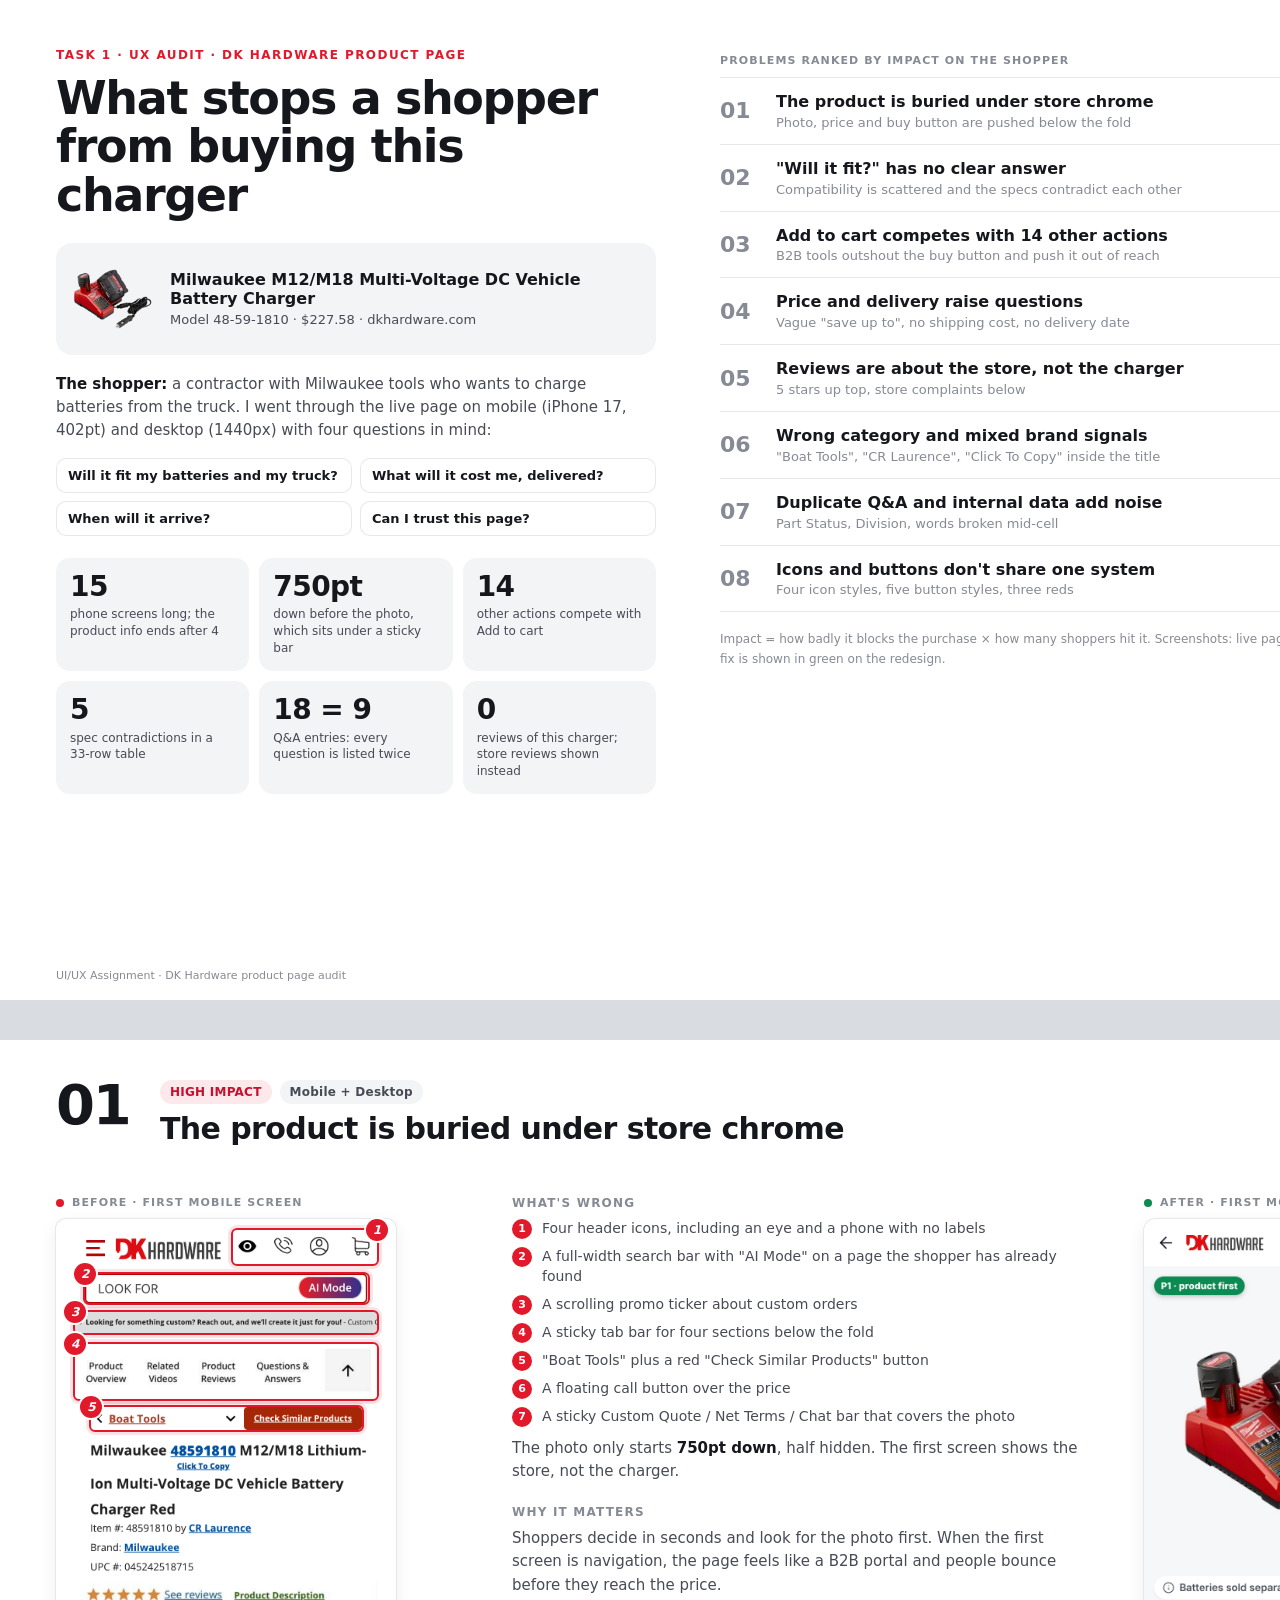
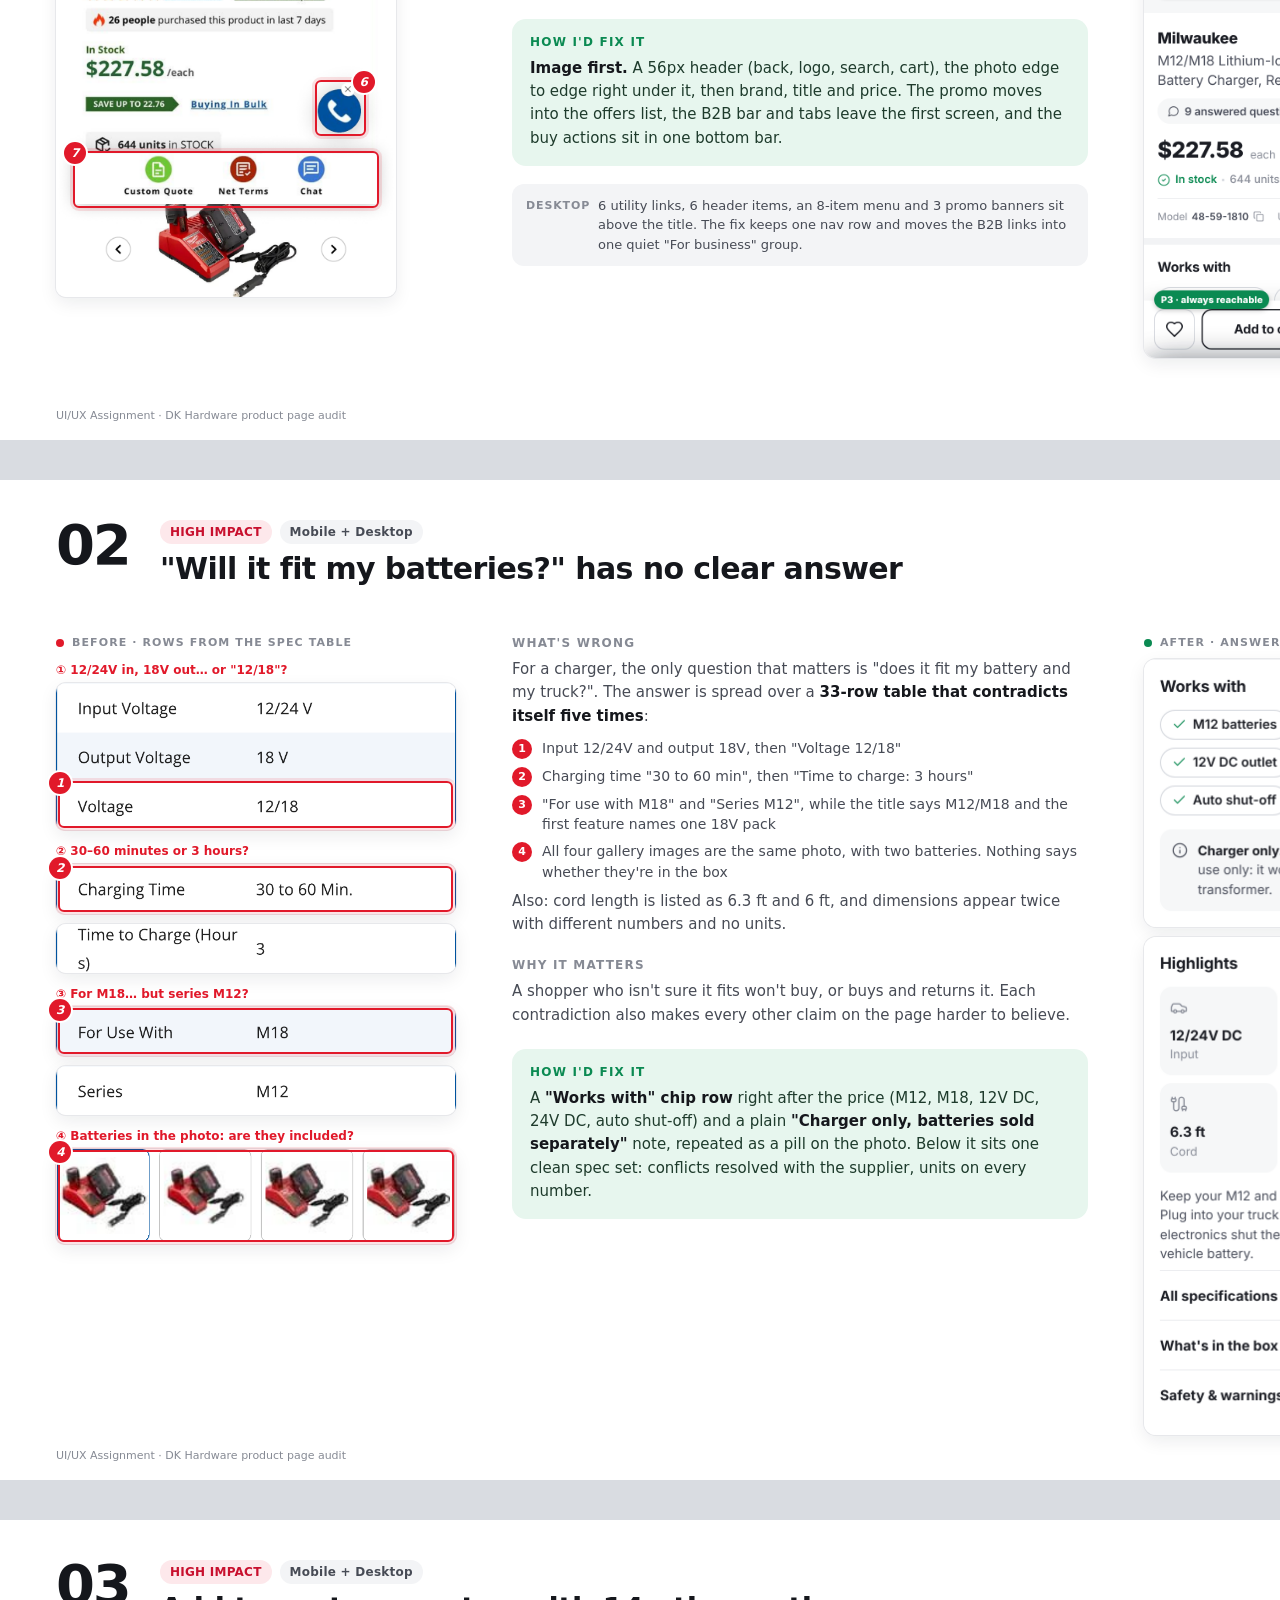
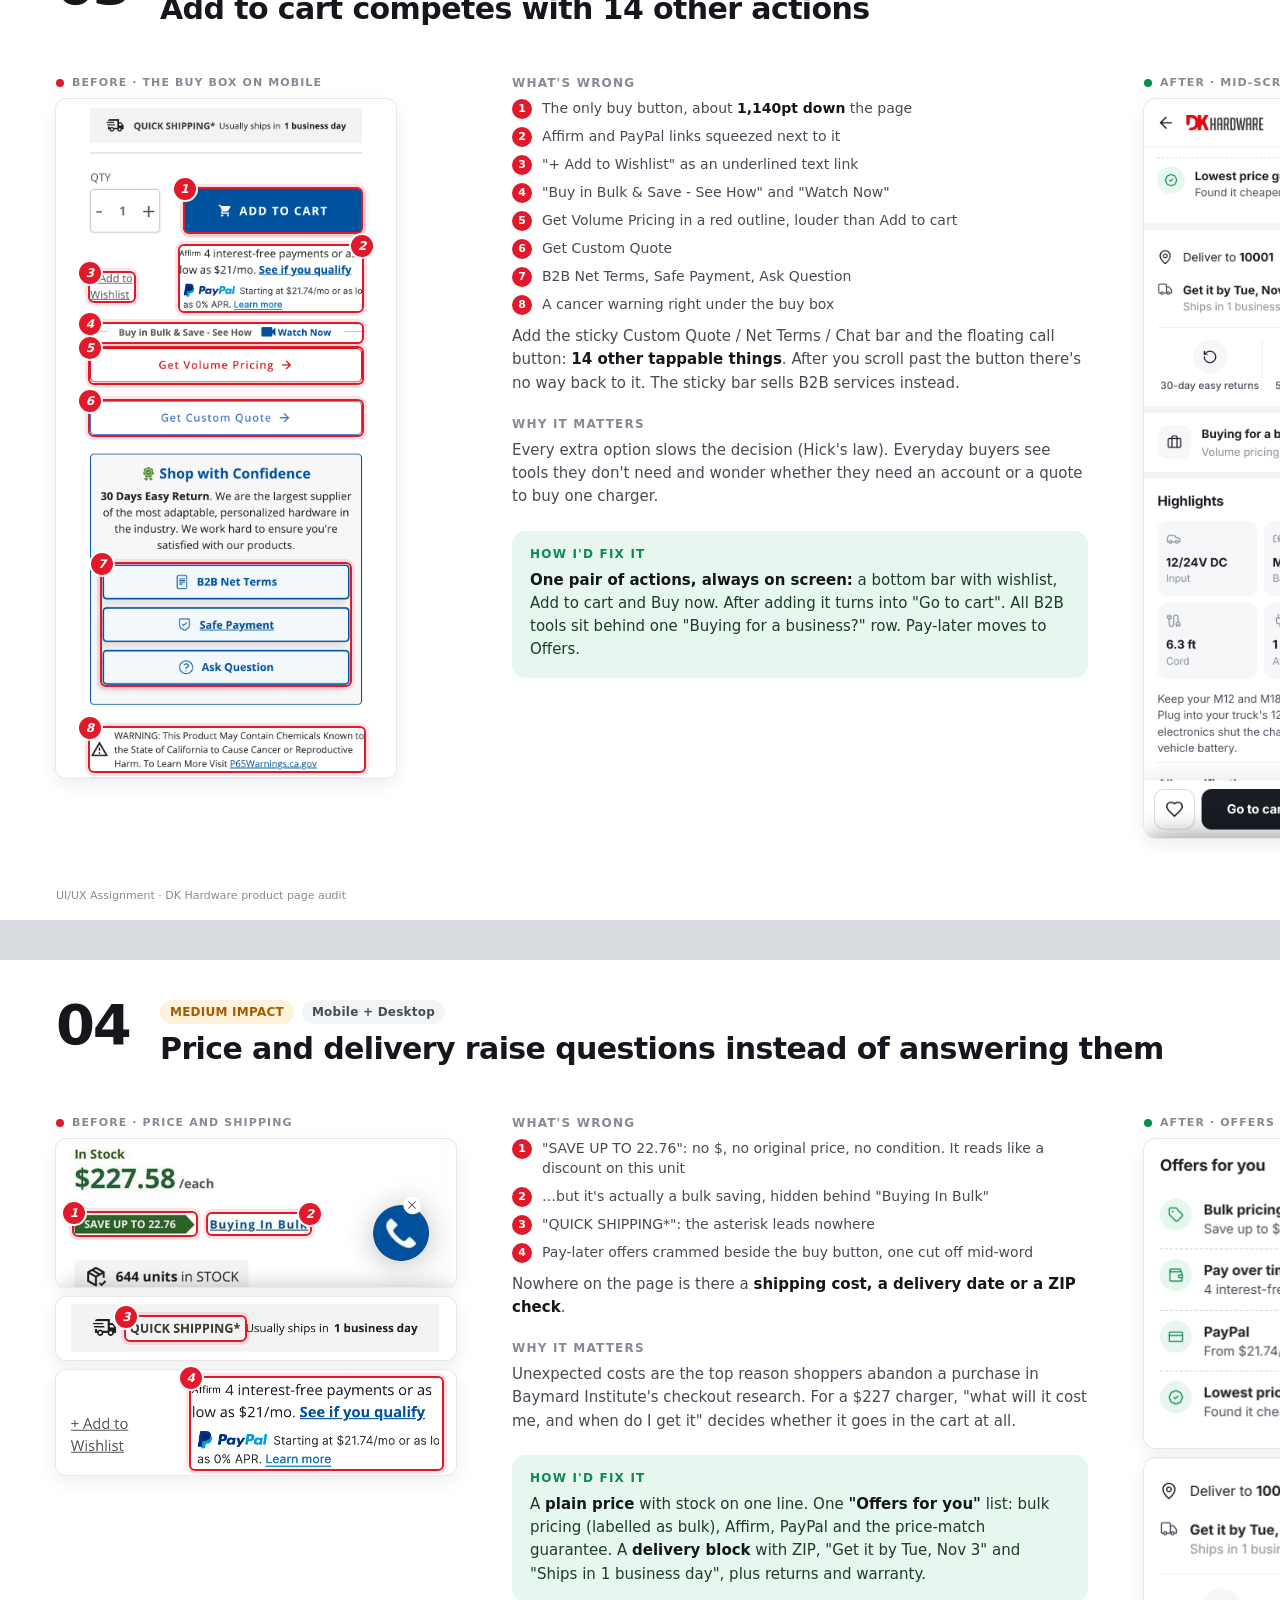
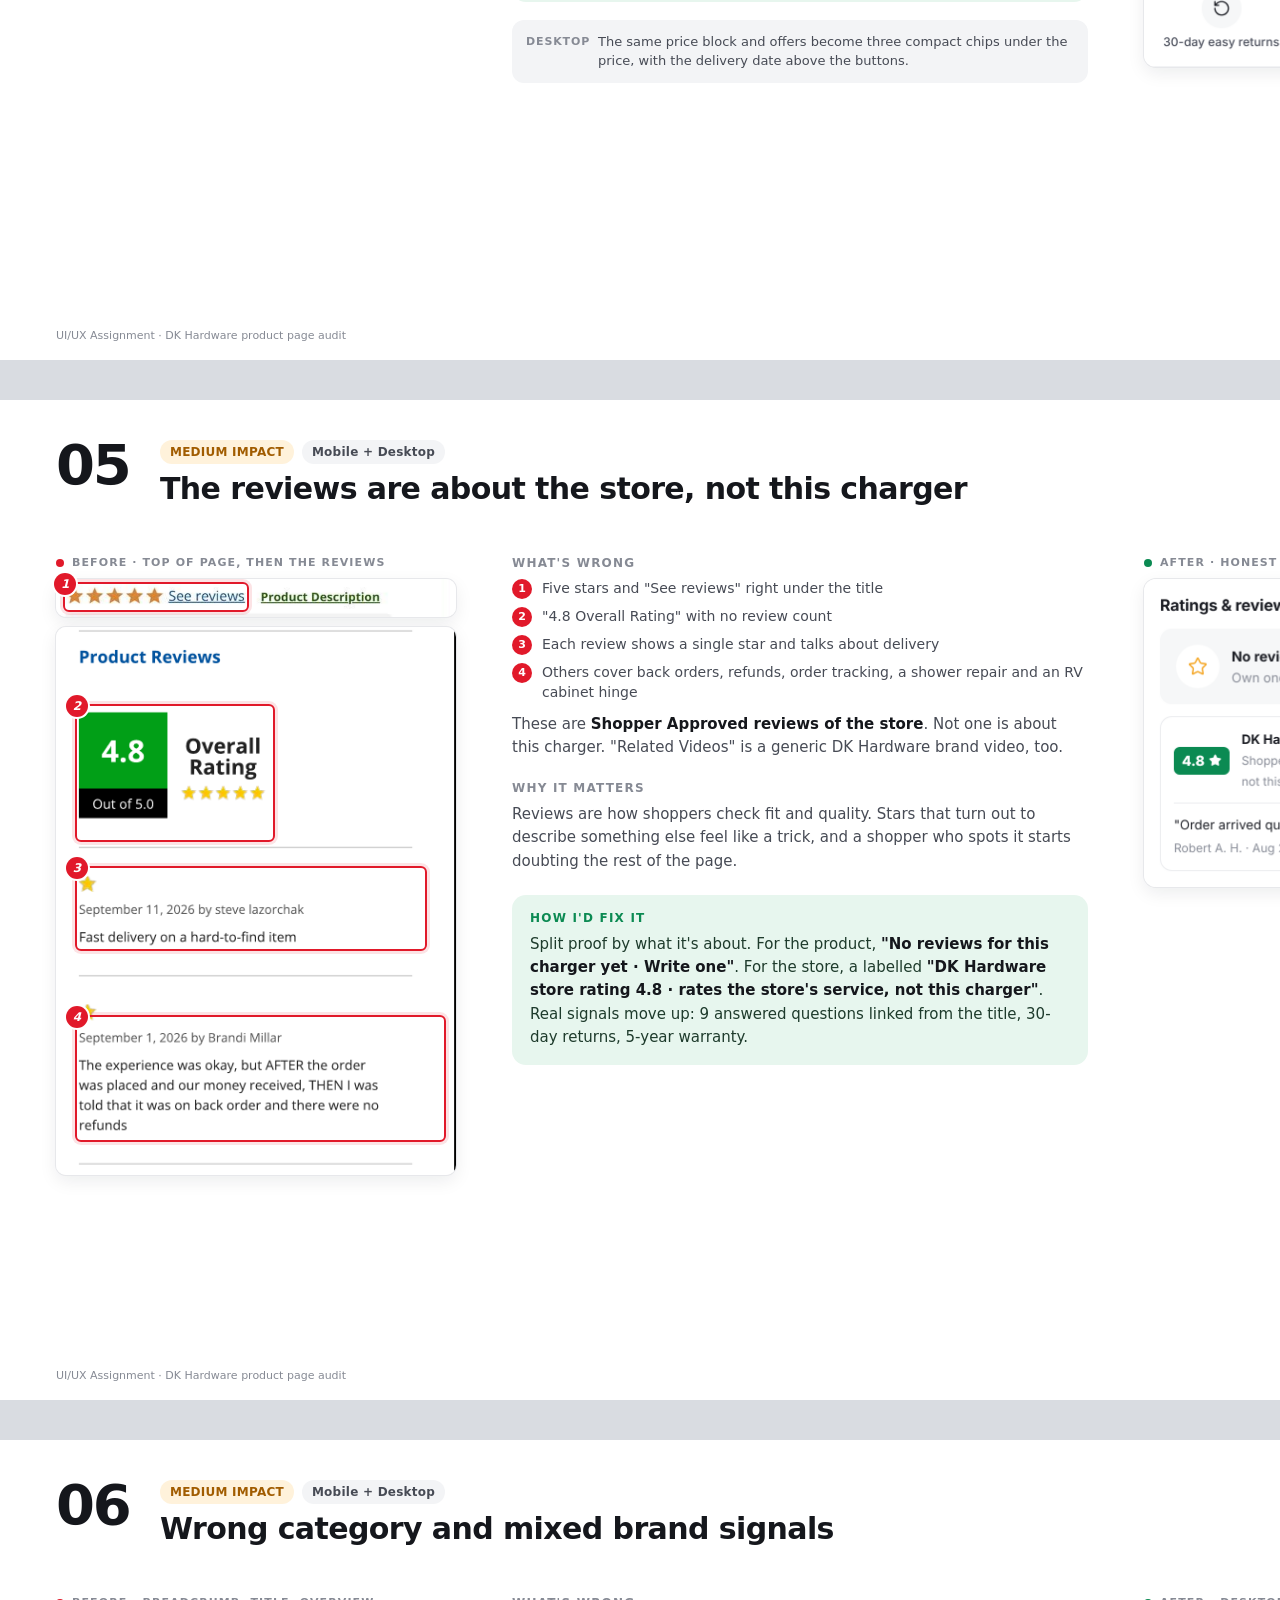
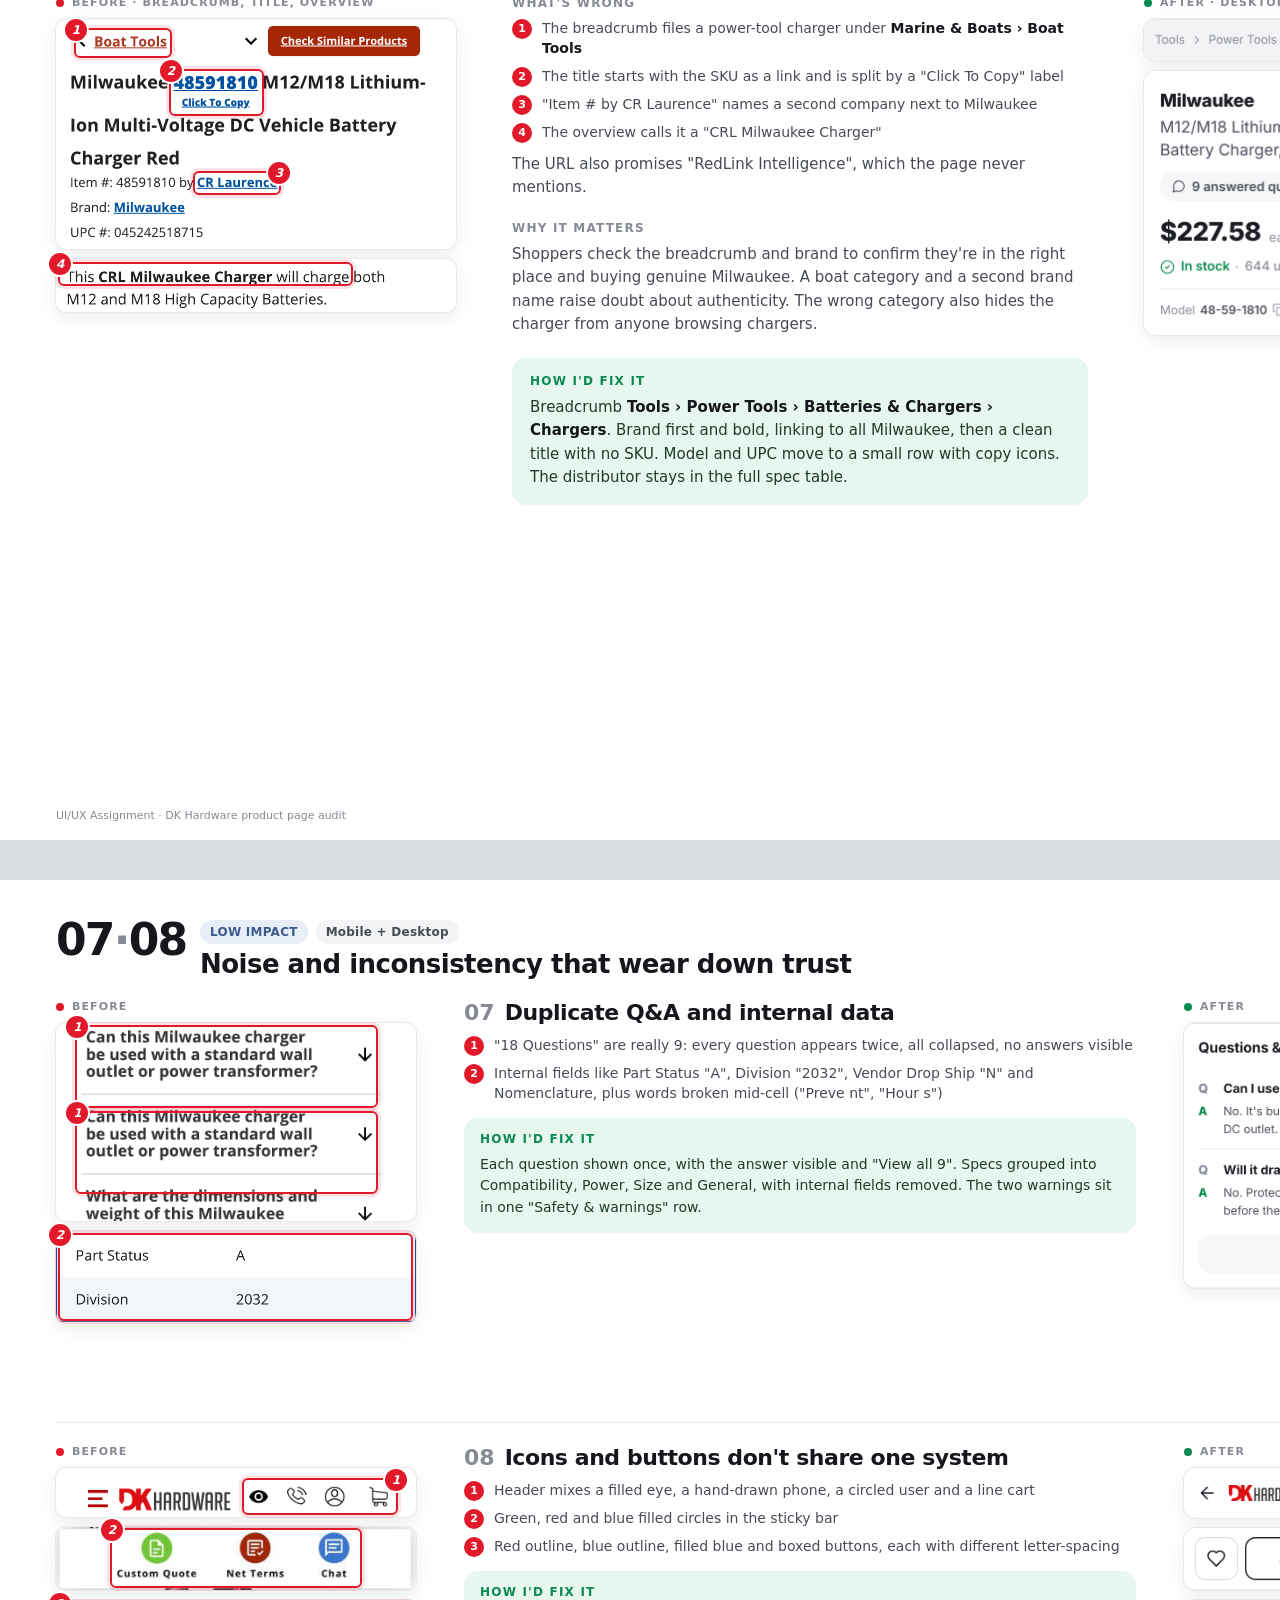
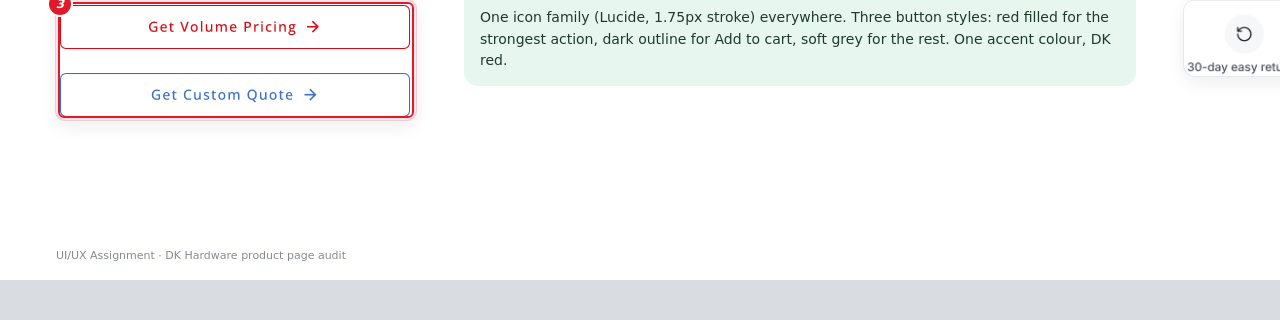
==== acquirex-assignment/audit/audit.html @ c8c26da0 "Add AcquireX UI/UX assignment: DK Hardware PDP audit and redesign Task 1 audit (8 frames, annotated " ====
<!doctype html>
<html lang="en">
<head>
<meta charset="utf-8">
<title>DK Hardware PDP — UX Audit</title>
<style>
  @font-face { font-family: "Inter"; font-weight: 400; src: url(../assets/fonts/inter-latin-400-normal.woff2) format("woff2"); }
  @font-face { font-family: "Inter"; font-weight: 500; src: url(../assets/fonts/inter-latin-500-normal.woff2) format("woff2"); }
  @font-face { font-family: "Inter"; font-weight: 600; src: url(../assets/fonts/inter-latin-600-normal.woff2) format("woff2"); }
  @font-face { font-family: "Inter"; font-weight: 700; src: url(../assets/fonts/inter-latin-700-normal.woff2) format("woff2"); }
  @font-face { font-family: "Inter"; font-weight: 800; src: url(../assets/fonts/inter-latin-800-normal.woff2) format("woff2"); }
  :root {
    --ink: #15171C; --ink-2: #474B55; --ink-3: #868A94; --line: #E7E8EB; --paper: #FFFFFF; --canvas: #F3F4F6;
    --anno: #E1192A; --fix: #0B8A52; --fix-tint: #E7F6EE;
    --high: #C8102E; --high-tint: #FDE8EB; --med: #A15C00; --med-tint: #FFF2DB; --low: #3B5B8C; --low-tint: #E8EEF7;
  }
  * { box-sizing: border-box; }
  html, body { margin: 0; background: #D9DCE1; }
  body { font-family: Inter, system-ui, sans-serif; color: var(--ink); -webkit-font-smoothing: antialiased; }
  @page { size: 1600px 1000px; margin: 0; }
  .frame { width: 1600px; height: 1000px; background: var(--paper); margin: 0 auto 40px; position: relative; overflow: hidden; padding: 40px 56px 0; page-break-after: always; break-after: page; }
  @media print { html, body { background: #fff; } .frame { margin: 0; } }

  /* header */
  .fh { display: flex; align-items: flex-start; gap: 20px; height: 96px; }
  .fh .num { font-size: 56px; font-weight: 800; letter-spacing: -.04em; line-height: .9; color: var(--ink); width: 84px; }
  .fh .ttl { flex: 1; }
  .fh h2 { margin: 8px 0 0; font-size: 30px; line-height: 1.15; font-weight: 800; letter-spacing: -.02em; }
  .tags { display: flex; gap: 8px; align-items: center; }
  .tag { display: inline-flex; align-items: center; height: 24px; padding: 0 10px; border-radius: 999px; font-size: 12px; font-weight: 700; letter-spacing: .02em; }
  .sev-high { background: var(--high-tint); color: var(--high); }
  .sev-med { background: var(--med-tint); color: var(--med); }
  .sev-low { background: var(--low-tint); color: var(--low); }
  .plat { background: var(--canvas); color: var(--ink-2); }
  .idx { display: flex; gap: 4px; margin-top: 6px; }
  .idx i { width: 22px; height: 4px; border-radius: 2px; background: var(--line); }
  .idx i.on { background: var(--ink); }
  .brandmark { font-size: 12px; color: var(--ink-3); text-align: right; line-height: 1.5; }

  /* columns */
  .cols { display: grid; grid-template-columns: 400px 1fr 400px; gap: 56px; margin-top: 20px; height: 800px; }
  .col-lbl { font-size: 11px; font-weight: 800; letter-spacing: .1em; text-transform: uppercase; color: var(--ink-3); margin-bottom: 10px; display: flex; align-items: center; gap: 8px; }
  .col-lbl .dot { width: 8px; height: 8px; border-radius: 50%; background: var(--anno); }
  .after .col-lbl .dot { background: var(--fix); }
  .stack { display: grid; gap: 10px; justify-items: start; }
  .cap { font-size: 12px; font-weight: 700; color: var(--anno); margin: 4px 0 -4px; }
  .after .cap { color: var(--fix); }

  .crop { position: relative; border-radius: 10px; overflow: visible; box-shadow: 0 0 0 1px var(--line), 0 6px 18px rgba(16,24,40,.08); background: #fff; }
  .crop img { display: block; width: 100%; border-radius: 10px; }
  .box { position: absolute; border: 2.5px solid var(--anno); border-radius: 6px; box-shadow: 0 0 0 3px rgba(225,25,42,.12); }
  .box::after { content: attr(data-n); position: absolute; top: -11px; left: -11px; width: 22px; height: 22px; border-radius: 50%; background: var(--anno); color: #fff; font-size: 12px; font-weight: 800; display: grid; place-items: center; box-shadow: 0 0 0 2px #fff; }
  .box.r::after { left: auto; right: -11px; }
  .shot { border-radius: 12px; box-shadow: 0 0 0 1px var(--line), 0 6px 18px rgba(16,24,40,.08); display: block; }

  /* text column */
  .txt h3 { margin: 0 0 8px; font-size: 12px; font-weight: 800; letter-spacing: .1em; text-transform: uppercase; color: var(--ink-3); }
  .txt .blk + .blk { margin-top: 22px; }
  .txt p { margin: 0; font-size: 15px; line-height: 1.55; color: var(--ink-2); }
  .txt p b, .txt li b { color: var(--ink); }
  .txt ol { margin: 0; padding: 0; list-style: none; display: grid; gap: 7px; }
  .txt ol li { font-size: 14px; line-height: 1.45; color: var(--ink-2); display: flex; gap: 10px; }
  .txt ol li .n { flex: none; width: 20px; height: 20px; border-radius: 50%; background: var(--anno); color: #fff; font-size: 11px; font-weight: 800; display: grid; place-items: center; margin-top: 1px; }
  .fixbox { background: var(--fix-tint); border-radius: 14px; padding: 16px 18px; }
  .fixbox h3 { color: var(--fix); }
  .fixbox p { color: #1E3B2C; }
  .desk { margin-top: 18px; display: flex; gap: 10px; padding: 12px 14px; border-radius: 12px; background: var(--canvas); font-size: 13px; line-height: 1.5; color: var(--ink-2); }
  .desk b { color: var(--ink); }
  .desk .k { flex: none; font-size: 11px; font-weight: 800; letter-spacing: .08em; text-transform: uppercase; color: var(--ink-3); padding-top: 2px; width: 62px; }

  .foot { position: absolute; left: 56px; right: 56px; bottom: 18px; display: flex; justify-content: space-between; font-size: 11px; color: var(--ink-3); }

  /* overview */
  .ov { display: grid; grid-template-columns: 600px 1fr; gap: 64px; margin-top: 8px; }
  .eyebrow { font-size: 12px; font-weight: 800; letter-spacing: .12em; text-transform: uppercase; color: var(--anno); }
  .ov h1 { font-size: 46px; line-height: 1.05; letter-spacing: -.03em; margin: 12px 0 0; font-weight: 800; }
  .prod { display: flex; gap: 16px; align-items: center; margin-top: 24px; padding: 14px; border-radius: 16px; background: var(--canvas); }
  .prod img { width: 84px; height: 84px; border-radius: 12px; background: #fff; mix-blend-mode: multiply; }
  .persona { margin-top: 18px; font-size: 15px; line-height: 1.55; color: var(--ink-2); }
  .persona b { color: var(--ink); }
  .qs { display: grid; grid-template-columns: 1fr 1fr; gap: 8px; margin-top: 12px; }
  .qs span { font-size: 13px; font-weight: 600; padding: 10px 12px; border-radius: 10px; box-shadow: inset 0 0 0 1px var(--line); }
  .stats { display: grid; grid-template-columns: repeat(3, 1fr); gap: 10px; margin-top: 22px; }
  .stat { padding: 14px; border-radius: 14px; background: var(--canvas); }
  .stat b { display: block; font-size: 28px; font-weight: 800; letter-spacing: -.02em; line-height: 1.1; }
  .stat span { font-size: 12px; color: var(--ink-2); line-height: 1.4; display: block; margin-top: 4px; }
  .rank { display: grid; gap: 0; }
  .rank .row { display: grid; grid-template-columns: 44px 1fr auto; gap: 12px; align-items: center; padding: 14px 0; border-bottom: 1px solid var(--line); }
  .rank .row:first-child { border-top: 1px solid var(--line); }
  .rank .rn { font-size: 22px; font-weight: 800; color: var(--ink-3); }
  .rank .rt { font-size: 16px; font-weight: 700; line-height: 1.3; }
  .rank .rs { font-size: 13px; color: var(--ink-3); margin-top: 2px; }
  .method { margin-top: 18px; font-size: 12px; color: var(--ink-3); line-height: 1.6; }

  /* low pair */
  .pair { display: grid; gap: 22px; margin-top: 16px; }
  .prow { display: grid; grid-template-columns: 360px 1fr 360px; gap: 48px; height: 400px; }
  .prow + .prow { border-top: 1px solid var(--line); padding-top: 22px; }
  .prow .ph { display: flex; align-items: center; gap: 10px; margin-bottom: 10px; }
  .prow .ph b { font-size: 22px; font-weight: 800; letter-spacing: -.02em; }
  .prow .ph .pn { font-size: 22px; font-weight: 800; color: var(--ink-3); }
</style>
</head>
<body>

<!-- ============ 0 · OVERVIEW ============ -->
<section class="frame" id="f0">
  <div class="ov">
    <div>
      <div class="eyebrow">Task 1 · UX audit · DK Hardware product page</div>
      <h1>What stops a shopper from buying this charger</h1>
      <div class="prod">
        <img src="../assets/product.png" alt="">
        <div><b style="font-size:16px">Milwaukee M12/M18 Multi-Voltage DC Vehicle Battery Charger</b><div style="font-size:13px;color:var(--ink-2);margin-top:4px">Model 48-59-1810 · $227.58 · dkhardware.com</div></div>
      </div>
      <p class="persona"><b>The shopper:</b> a contractor with Milwaukee tools who wants to charge batteries from the truck. I went through the live page on mobile (iPhone 17, 402pt) and desktop (1440px) with four questions in mind:</p>
      <div class="qs"><span>Will it fit my batteries and my truck?</span><span>What will it cost me, delivered?</span><span>When will it arrive?</span><span>Can I trust this page?</span></div>
      <div class="stats">
        <div class="stat"><b>15</b><span>phone screens long; the product info ends after 4</span></div>
        <div class="stat"><b>750pt</b><span>down before the photo, which sits under a sticky bar</span></div>
        <div class="stat"><b>14</b><span>other actions compete with Add to cart</span></div>
        <div class="stat"><b>5</b><span>spec contradictions in a 33-row table</span></div>
        <div class="stat"><b>18 = 9</b><span>Q&amp;A entries: every question is listed twice</span></div>
        <div class="stat"><b>0</b><span>reviews of this charger; store reviews shown instead</span></div>
      </div>
    </div>
    <div>
      <div class="col-lbl" style="margin-top:6px">Problems ranked by impact on the shopper</div>
      <div class="rank">
        <div class="row"><span class="rn">01</span><div><div class="rt">The product is buried under store chrome</div><div class="rs">Photo, price and buy button are pushed below the fold</div></div><span class="tag sev-high">HIGH</span></div>
        <div class="row"><span class="rn">02</span><div><div class="rt">"Will it fit?" has no clear answer</div><div class="rs">Compatibility is scattered and the specs contradict each other</div></div><span class="tag sev-high">HIGH</span></div>
        <div class="row"><span class="rn">03</span><div><div class="rt">Add to cart competes with 14 other actions</div><div class="rs">B2B tools outshout the buy button and push it out of reach</div></div><span class="tag sev-high">HIGH</span></div>
        <div class="row"><span class="rn">04</span><div><div class="rt">Price and delivery raise questions</div><div class="rs">Vague "save up to", no shipping cost, no delivery date</div></div><span class="tag sev-med">MEDIUM</span></div>
        <div class="row"><span class="rn">05</span><div><div class="rt">Reviews are about the store, not the charger</div><div class="rs">5 stars up top, store complaints below</div></div><span class="tag sev-med">MEDIUM</span></div>
        <div class="row"><span class="rn">06</span><div><div class="rt">Wrong category and mixed brand signals</div><div class="rs">"Boat Tools", "CR Laurence", "Click To Copy" inside the title</div></div><span class="tag sev-med">MEDIUM</span></div>
        <div class="row"><span class="rn">07</span><div><div class="rt">Duplicate Q&amp;A and internal data add noise</div><div class="rs">Part Status, Division, words broken mid-cell</div></div><span class="tag sev-low">LOW</span></div>
        <div class="row"><span class="rn">08</span><div><div class="rt">Icons and buttons don't share one system</div><div class="rs">Four icon styles, five button styles, three reds</div></div><span class="tag sev-low">LOW</span></div>
      </div>
      <p class="method">Impact = how badly it blocks the purchase × how many shoppers hit it. Screenshots: live page, October 2026. Annotations in red; every fix is shown in green on the redesign.</p>
    </div>
  </div>
  <div class="foot"><span>UI/UX Assignment · DK Hardware product page audit</span><span>Overview</span></div>
</section>

<!-- ============ 1 · BURIED ============ -->
<section class="frame" id="f1">
  <div class="fh">
    <div class="num">01</div>
    <div class="ttl"><div class="tags"><span class="tag sev-high">HIGH IMPACT</span><span class="tag plat">Mobile + Desktop</span></div><h2>The product is buried under store chrome</h2></div>
    <div class="brandmark">1 / 8<div class="idx"><i class="on"></i><i></i><i></i><i></i><i></i><i></i><i></i><i></i></div></div>
  </div>
  <div class="cols">
    <div class="before">
      <div class="col-lbl"><span class="dot"></span>Before · first mobile screen</div>
      <div class="crop" data-id="p1a" data-c="0,0,876,1748" data-w="340">
        <i class="box r" data-n="1" data-b="452,22,380,100"></i>
        <i class="box" data-n="2" data-b="70,136,738,86"></i>
        <i class="box" data-n="3" data-b="44,234,788,64"></i>
        <i class="box" data-n="4" data-b="44,316,788,154"></i>
        <i class="box" data-n="5" data-b="86,480,708,70"></i>
        <i class="box r" data-n="6" data-b="668,1188,130,144"></i>
        <i class="box" data-n="7" data-b="44,1370,788,148"></i>
      </div>
    </div>
    <div class="txt">
      <div class="blk"><h3>What's wrong</h3>
        <ol>
          <li><span class="n">1</span><span>Four header icons, including an eye and a phone with no labels</span></li>
          <li><span class="n">2</span><span>A full-width search bar with "AI Mode" on a page the shopper has already found</span></li>
          <li><span class="n">3</span><span>A scrolling promo ticker about custom orders</span></li>
          <li><span class="n">4</span><span>A sticky tab bar for four sections below the fold</span></li>
          <li><span class="n">5</span><span>"Boat Tools" plus a red "Check Similar Products" button</span></li>
          <li><span class="n">6</span><span>A floating call button over the price</span></li>
          <li><span class="n">7</span><span>A sticky Custom Quote / Net Terms / Chat bar that covers the photo</span></li>
        </ol>
        <p style="margin-top:10px">The photo only starts <b>750pt down</b>, half hidden. The first screen shows the store, not the charger.</p>
      </div>
      <div class="blk"><h3>Why it matters</h3><p>Shoppers decide in seconds and look for the photo first. When the first screen is navigation, the page feels like a B2B portal and people bounce before they reach the price.</p></div>
      <div class="blk fixbox"><h3>How I'd fix it</h3><p><b>Image first.</b> A 56px header (back, logo, search, cart), the photo edge to edge right under it, then brand, title and price. The promo moves into the offers list, the B2B bar and tabs leave the first screen, and the buy actions sit in one bottom bar.</p></div>
      <div class="desk"><span class="k">Desktop</span><span>6 utility links, 6 header items, an 8-item menu and 3 promo banners sit above the title. The fix keeps one nav row and moves the B2B links into one quiet "For business" group.</span></div>
    </div>
    <div class="after">
      <div class="col-lbl"><span class="dot"></span>After · first mobile screen</div>
      <img class="shot" src="../exports/after/m-first.png" style="width:340px" alt="">
    </div>
  </div>
  <div class="foot"><span>UI/UX Assignment · DK Hardware product page audit</span><span>Problem 1 of 8</span></div>
</section>

<!-- ============ 2 · FIT ============ -->
<section class="frame" id="f2">
  <div class="fh">
    <div class="num">02</div>
    <div class="ttl"><div class="tags"><span class="tag sev-high">HIGH IMPACT</span><span class="tag plat">Mobile + Desktop</span></div><h2>"Will it fit my batteries?" has no clear answer</h2></div>
    <div class="brandmark">2 / 8<div class="idx"><i></i><i class="on"></i><i></i><i></i><i></i><i></i><i></i><i></i></div></div>
  </div>
  <div class="cols">
    <div class="before">
      <div class="col-lbl"><span class="dot"></span>Before · rows from the spec table</div>
      <div class="stack">
        <div class="cap">① 12/24V in, 18V out… or "12/18"?</div>
        <div class="crop" data-id="p2a" data-c="88,5083,700,258" data-w="400"><i class="box" data-n="1" data-b="92,5255,690,82"></i></div>
        <div class="cap">② 30–60 minutes or 3 hours?</div>
        <div class="crop" data-id="p2b" data-c="88,5600,700,86" data-w="400"><i class="box" data-n="2" data-b="92,5603,690,80"></i></div>
        <div class="crop" data-id="p2c" data-c="88,6995,700,86" data-w="400"></div>
        <div class="cap">③ For M18… but series M12?</div>
        <div class="crop" data-id="p2d" data-c="88,6201,700,86" data-w="400"><i class="box" data-n="3" data-b="92,6204,690,80"></i></div>
        <div class="crop" data-id="p2e" data-c="88,6485,700,86" data-w="400"></div>
        <div class="cap">④ Batteries in the photo: are they included?</div>
        <div class="crop" data-id="p2f" data-c="100,1846,676,160" data-w="400"><i class="box" data-n="4" data-b="104,1848,668,156"></i></div>
      </div>
    </div>
    <div class="txt">
      <div class="blk"><h3>What's wrong</h3>
        <p>For a charger, the only question that matters is "does it fit my battery and my truck?". The answer is spread over a <b>33-row table that contradicts itself five times</b>:</p>
        <ol style="margin-top:10px">
          <li><span class="n">1</span><span>Input 12/24V and output 18V, then "Voltage 12/18"</span></li>
          <li><span class="n">2</span><span>Charging time "30 to 60 min", then "Time to charge: 3 hours"</span></li>
          <li><span class="n">3</span><span>"For use with M18" and "Series M12", while the title says M12/M18 and the first feature names one 18V pack</span></li>
          <li><span class="n">4</span><span>All four gallery images are the same photo, with two batteries. Nothing says whether they're in the box</span></li>
        </ol>
        <p style="margin-top:8px">Also: cord length is listed as 6.3 ft and 6 ft, and dimensions appear twice with different numbers and no units.</p>
      </div>
      <div class="blk"><h3>Why it matters</h3><p>A shopper who isn't sure it fits won't buy, or buys and returns it. Each contradiction also makes every other claim on the page harder to believe.</p></div>
      <div class="blk fixbox"><h3>How I'd fix it</h3><p>A <b>"Works with" chip row</b> right after the price (M12, M18, 12V DC, 24V DC, auto shut-off) and a plain <b>"Charger only, batteries sold separately"</b> note, repeated as a pill on the photo. Below it sits one clean spec set: conflicts resolved with the supplier, units on every number.</p></div>
    </div>
    <div class="after">
      <div class="col-lbl"><span class="dot"></span>After · answered right after the price</div>
      <div class="stack">
        <img class="shot" src="../exports/after/m-works.png" style="width:400px" alt="">
        <img class="shot" src="../exports/after/m-highlights.png" style="width:400px" alt="">
      </div>
    </div>
  </div>
  <div class="foot"><span>UI/UX Assignment · DK Hardware product page audit</span><span>Problem 2 of 8</span></div>
</section>

<!-- ============ 3 · CTA ============ -->
<section class="frame" id="f3">
  <div class="fh">
    <div class="num">03</div>
    <div class="ttl"><div class="tags"><span class="tag sev-high">HIGH IMPACT</span><span class="tag plat">Mobile + Desktop</span></div><h2>Add to cart competes with 14 other actions</h2></div>
    <div class="brandmark">3 / 8<div class="idx"><i></i><i></i><i class="on"></i><i></i><i></i><i></i><i></i><i></i></div></div>
  </div>
  <div class="cols">
    <div class="before">
      <div class="col-lbl"><span class="dot"></span>Before · the buy box on mobile</div>
      <div class="crop" data-id="p3a" data-c="0,2040,876,1750" data-w="340">
        <i class="box" data-n="1" data-b="326,2268,466,120"></i>
        <i class="box r" data-n="2" data-b="314,2414,480,178"></i>
        <i class="box" data-n="3" data-b="82,2484,124,82"></i>
        <i class="box" data-n="4" data-b="82,2614,712,56"></i>
        <i class="box" data-n="5" data-b="82,2676,712,100"></i>
        <i class="box" data-n="6" data-b="82,2812,712,100"></i>
        <i class="box" data-n="7" data-b="114,3234,648,322"></i>
        <i class="box" data-n="8" data-b="82,3656,718,120"></i>
      </div>
    </div>
    <div class="txt">
      <div class="blk"><h3>What's wrong</h3>
        <ol>
          <li><span class="n">1</span><span>The only buy button, about <b>1,140pt down</b> the page</span></li>
          <li><span class="n">2</span><span>Affirm and PayPal links squeezed next to it</span></li>
          <li><span class="n">3</span><span>"+ Add to Wishlist" as an underlined text link</span></li>
          <li><span class="n">4</span><span>"Buy in Bulk &amp; Save - See How" and "Watch Now"</span></li>
          <li><span class="n">5</span><span>Get Volume Pricing in a red outline, louder than Add to cart</span></li>
          <li><span class="n">6</span><span>Get Custom Quote</span></li>
          <li><span class="n">7</span><span>B2B Net Terms, Safe Payment, Ask Question</span></li>
          <li><span class="n">8</span><span>A cancer warning right under the buy box</span></li>
        </ol>
        <p style="margin-top:10px">Add the sticky Custom Quote / Net Terms / Chat bar and the floating call button: <b>14 other tappable things</b>. After you scroll past the button there's no way back to it. The sticky bar sells B2B services instead.</p>
      </div>
      <div class="blk"><h3>Why it matters</h3><p>Every extra option slows the decision (Hick's law). Everyday buyers see tools they don't need and wonder whether they need an account or a quote to buy one charger.</p></div>
      <div class="blk fixbox"><h3>How I'd fix it</h3><p><b>One pair of actions, always on screen:</b> a bottom bar with wishlist, Add to cart and Buy now. After adding it turns into "Go to cart". All B2B tools sit behind one "Buying for a business?" row. Pay-later moves to Offers.</p></div>
    </div>
    <div class="after">
      <div class="col-lbl"><span class="dot"></span>After · mid-scroll, item already added</div>
      <img class="shot" src="../exports/after/m-state-scrolled.png" style="width:340px" alt="">
    </div>
  </div>
  <div class="foot"><span>UI/UX Assignment · DK Hardware product page audit</span><span>Problem 3 of 8</span></div>
</section>

<!-- ============ 4 · PRICE ============ -->
<section class="frame" id="f4">
  <div class="fh">
    <div class="num">04</div>
    <div class="ttl"><div class="tags"><span class="tag sev-med">MEDIUM IMPACT</span><span class="tag plat">Mobile + Desktop</span></div><h2>Price and delivery raise questions instead of answering them</h2></div>
    <div class="brandmark">4 / 8<div class="idx"><i></i><i></i><i></i><i class="on"></i><i></i><i></i><i></i><i></i></div></div>
  </div>
  <div class="cols">
    <div class="before">
      <div class="col-lbl"><span class="dot"></span>Before · price and shipping</div>
      <div class="stack">
        <div class="crop" data-id="p4a" data-c="40,1080,800,296" data-w="400">
          <i class="box" data-n="1" data-b="72,1224,252,52"></i>
          <i class="box r" data-n="2" data-b="340,1226,212,48"></i>
        </div>
        <div class="crop" data-id="p4b" data-c="60,2050,760,120" data-w="400">
          <i class="box" data-n="3" data-b="190,2084,232,52"></i>
        </div>
        <div class="crop" data-id="p4c" data-c="60,2400,760,200" data-w="400">
          <i class="box" data-n="4" data-b="312,2412,486,180"></i>
        </div>
      </div>
    </div>
    <div class="txt">
      <div class="blk"><h3>What's wrong</h3>
        <ol>
          <li><span class="n">1</span><span>"SAVE UP TO 22.76": no $, no original price, no condition. It reads like a discount on this unit</span></li>
          <li><span class="n">2</span><span>…but it's actually a bulk saving, hidden behind "Buying In Bulk"</span></li>
          <li><span class="n">3</span><span>"QUICK SHIPPING*": the asterisk leads nowhere</span></li>
          <li><span class="n">4</span><span>Pay-later offers crammed beside the buy button, one cut off mid-word</span></li>
        </ol>
        <p style="margin-top:10px">Nowhere on the page is there a <b>shipping cost, a delivery date or a ZIP check</b>.</p>
      </div>
      <div class="blk"><h3>Why it matters</h3><p>Unexpected costs are the top reason shoppers abandon a purchase in Baymard Institute's checkout research. For a $227 charger, "what will it cost me, and when do I get it" decides whether it goes in the cart at all.</p></div>
      <div class="blk fixbox"><h3>How I'd fix it</h3><p>A <b>plain price</b> with stock on one line. One <b>"Offers for you"</b> list: bulk pricing (labelled as bulk), Affirm, PayPal and the price-match guarantee. A <b>delivery block</b> with ZIP, "Get it by Tue, Nov 3" and "Ships in 1 business day", plus returns and warranty.</p></div>
      <div class="desk"><span class="k">Desktop</span><span>The same price block and offers become three compact chips under the price, with the delivery date above the buttons.</span></div>
    </div>
    <div class="after">
      <div class="col-lbl"><span class="dot"></span>After · offers and delivery</div>
      <div class="stack">
        <img class="shot" src="../exports/after/m-offers.png" style="width:400px" alt="">
        <img class="shot" src="../exports/after/m-delivery.png" style="width:400px" alt="">
      </div>
    </div>
  </div>
  <div class="foot"><span>UI/UX Assignment · DK Hardware product page audit</span><span>Problem 4 of 8</span></div>
</section>

<!-- ============ 5 · REVIEWS ============ -->
<section class="frame" id="f5">
  <div class="fh">
    <div class="num">05</div>
    <div class="ttl"><div class="tags"><span class="tag sev-med">MEDIUM IMPACT</span><span class="tag plat">Mobile + Desktop</span></div><h2>The reviews are about the store, not this charger</h2></div>
    <div class="brandmark">5 / 8<div class="idx"><i></i><i></i><i></i><i></i><i class="on"></i><i></i><i></i><i></i></div></div>
  </div>
  <div class="cols">
    <div class="before">
      <div class="col-lbl"><span class="dot"></span>Before · top of page, then the reviews</div>
      <div class="stack">
        <div class="crop" data-id="p5a" data-c="60,935,780,75" data-w="400"><i class="box" data-n="1" data-b="74,940,362,60"></i></div>
        <div class="crop" data-id="p5b" data-c="40,13570,840,1150" data-w="400">
          <i class="box" data-n="2" data-b="80,13730,420,290"></i>
          <i class="box" data-n="3" data-b="80,14070,740,180"></i>
          <i class="box" data-n="4" data-b="80,14384,780,266"></i>
        </div>
      </div>
    </div>
    <div class="txt">
      <div class="blk"><h3>What's wrong</h3>
        <ol>
          <li><span class="n">1</span><span>Five stars and "See reviews" right under the title</span></li>
          <li><span class="n">2</span><span>"4.8 Overall Rating" with no review count</span></li>
          <li><span class="n">3</span><span>Each review shows a single star and talks about delivery</span></li>
          <li><span class="n">4</span><span>Others cover back orders, refunds, order tracking, a shower repair and an RV cabinet hinge</span></li>
        </ol>
        <p style="margin-top:10px">These are <b>Shopper Approved reviews of the store</b>. Not one is about this charger. "Related Videos" is a generic DK Hardware brand video, too.</p>
      </div>
      <div class="blk"><h3>Why it matters</h3><p>Reviews are how shoppers check fit and quality. Stars that turn out to describe something else feel like a trick, and a shopper who spots it starts doubting the rest of the page.</p></div>
      <div class="blk fixbox"><h3>How I'd fix it</h3><p>Split proof by what it's about. For the product, <b>"No reviews for this charger yet · Write one"</b>. For the store, a labelled <b>"DK Hardware store rating 4.8 · rates the store's service, not this charger"</b>. Real signals move up: 9 answered questions linked from the title, 30-day returns, 5-year warranty.</p></div>
    </div>
    <div class="after">
      <div class="col-lbl"><span class="dot"></span>After · honest proof</div>
      <img class="shot" src="../exports/after/m-reviews.png" style="width:400px" alt="">
    </div>
  </div>
  <div class="foot"><span>UI/UX Assignment · DK Hardware product page audit</span><span>Problem 5 of 8</span></div>
</section>

<!-- ============ 6 · CATEGORY / BRAND ============ -->
<section class="frame" id="f6">
  <div class="fh">
    <div class="num">06</div>
    <div class="ttl"><div class="tags"><span class="tag sev-med">MEDIUM IMPACT</span><span class="tag plat">Mobile + Desktop</span></div><h2>Wrong category and mixed brand signals</h2></div>
    <div class="brandmark">6 / 8<div class="idx"><i></i><i></i><i></i><i></i><i></i><i class="on"></i><i></i><i></i></div></div>
  </div>
  <div class="cols">
    <div class="before">
      <div class="col-lbl"><span class="dot"></span>Before · breadcrumb, title, overview</div>
      <div class="stack">
        <div class="crop" data-id="p6a" data-c="60,470,800,460" data-w="400">
          <i class="box" data-n="1" data-b="96,488,196,60"></i>
          <i class="box" data-n="2" data-b="286,570,190,94"></i>
          <i class="box r" data-n="3" data-b="334,774,176,48"></i>
        </div>
        <div class="crop" data-id="p6b" data-c="100,7770,760,100" data-w="400"><i class="box" data-n="4" data-b="104,7776,560,46"></i></div>
      </div>
    </div>
    <div class="txt">
      <div class="blk"><h3>What's wrong</h3>
        <ol>
          <li><span class="n">1</span><span>The breadcrumb files a power-tool charger under <b>Marine &amp; Boats › Boat Tools</b></span></li>
          <li><span class="n">2</span><span>The title starts with the SKU as a link and is split by a "Click To Copy" label</span></li>
          <li><span class="n">3</span><span>"Item # by CR Laurence" names a second company next to Milwaukee</span></li>
          <li><span class="n">4</span><span>The overview calls it a "CRL Milwaukee Charger"</span></li>
        </ol>
        <p style="margin-top:10px">The URL also promises "RedLink Intelligence", which the page never mentions.</p>
      </div>
      <div class="blk"><h3>Why it matters</h3><p>Shoppers check the breadcrumb and brand to confirm they're in the right place and buying genuine Milwaukee. A boat category and a second brand name raise doubt about authenticity. The wrong category also hides the charger from anyone browsing chargers.</p></div>
      <div class="blk fixbox"><h3>How I'd fix it</h3><p>Breadcrumb <b>Tools › Power Tools › Batteries &amp; Chargers › Chargers</b>. Brand first and bold, linking to all Milwaukee, then a clean title with no SKU. Model and UPC move to a small row with copy icons. The distributor stays in the full spec table.</p></div>
    </div>
    <div class="after">
      <div class="col-lbl"><span class="dot"></span>After · desktop breadcrumb, mobile title</div>
      <div class="stack">
        <img class="shot" src="../exports/after/d-crumbs.png" style="width:400px" alt="">
        <img class="shot" src="../exports/after/m-info.png" style="width:400px" alt="">
      </div>
    </div>
  </div>
  <div class="foot"><span>UI/UX Assignment · DK Hardware product page audit</span><span>Problem 6 of 8</span></div>
</section>

<!-- ============ 7 + 8 · LOW ============ -->
<section class="frame" id="f7">
  <div class="fh" style="height:64px">
    <div class="num" style="font-size:44px">07<span style="color:var(--ink-3)">·</span>08</div>
    <div class="ttl" style="padding-left:40px"><div class="tags"><span class="tag sev-low">LOW IMPACT</span><span class="tag plat">Mobile + Desktop</span></div><h2 style="font-size:26px;margin-top:6px">Noise and inconsistency that wear down trust</h2></div>
    <div class="brandmark">7–8 / 8<div class="idx"><i></i><i></i><i></i><i></i><i></i><i></i><i class="on"></i><i class="on"></i></div></div>
  </div>
  <div class="pair">
    <div class="prow">
      <div>
        <div class="col-lbl"><span class="dot"></span>Before</div>
        <div class="stack">
          <div class="crop" data-id="p7a" data-c="40,10360,820,450" data-w="360">
            <i class="box" data-n="1" data-b="84,10364,690,190"></i>
            <i class="box" data-n="1" data-b="84,10560,690,190"></i>
          </div>
          <div class="crop" data-id="p7b" data-c="88,7400,700,180" data-w="360"><i class="box" data-n="2" data-b="92,7404,690,172"></i></div>
        </div>
      </div>
      <div class="txt">
        <div class="ph"><span class="pn">07</span><b>Duplicate Q&amp;A and internal data</b></div>
        <ol>
          <li><span class="n">1</span><span>"18 Questions" are really 9: every question appears twice, all collapsed, no answers visible</span></li>
          <li><span class="n">2</span><span>Internal fields like Part Status "A", Division "2032", Vendor Drop Ship "N" and Nomenclature, plus words broken mid-cell ("Preve nt", "Hour s")</span></li>
        </ol>
        <div class="fixbox" style="margin-top:14px;padding:14px 16px"><h3>How I'd fix it</h3><p style="font-size:14px">Each question shown once, with the answer visible and "View all 9". Specs grouped into Compatibility, Power, Size and General, with internal fields removed. The two warnings sit in one "Safety &amp; warnings" row.</p></div>
      </div>
      <div class="after">
        <div class="col-lbl"><span class="dot"></span>After</div>
        <img class="shot" src="../exports/after/m-qa.png" style="width:360px" alt="">
      </div>
    </div>
    <div class="prow">
      <div>
        <div class="col-lbl"><span class="dot"></span>Before</div>
        <div class="stack">
          <div class="crop" data-id="p8a" data-c="0,0,876,120" data-w="360"><i class="box r" data-n="1" data-b="452,24,380,90"></i></div>
          <div class="crop" data-id="p8b" data-c="40,1372,800,140" data-w="360"><i class="box" data-n="2" data-b="160,1374,560,132"></i></div>
          <div class="crop" data-id="p8c" data-c="80,2672,720,240" data-w="360"><i class="box" data-n="3" data-b="84,2676,712,232"></i></div>
        </div>
      </div>
      <div class="txt">
        <div class="ph"><span class="pn">08</span><b>Icons and buttons don't share one system</b></div>
        <ol>
          <li><span class="n">1</span><span>Header mixes a filled eye, a hand-drawn phone, a circled user and a line cart</span></li>
          <li><span class="n">2</span><span>Green, red and blue filled circles in the sticky bar</span></li>
          <li><span class="n">3</span><span>Red outline, blue outline, filled blue and boxed buttons, each with different letter-spacing</span></li>
        </ol>
        <div class="fixbox" style="margin-top:14px;padding:14px 16px"><h3>How I'd fix it</h3><p style="font-size:14px">One icon family (Lucide, 1.75px stroke) everywhere. Three button styles: red filled for the strongest action, dark outline for Add to cart, soft grey for the rest. One accent colour, DK red.</p></div>
      </div>
      <div class="after">
        <div class="col-lbl"><span class="dot"></span>After</div>
        <div class="stack">
          <img class="shot" src="../exports/after/m-header.png" style="width:360px" alt="">
          <img class="shot" src="../exports/after/m-actionbar.png" style="width:360px" alt="">
          <img class="shot" src="../exports/after/m-perks.png" style="width:360px" alt="">
        </div>
      </div>
    </div>
  </div>
  <div class="foot"><span>UI/UX Assignment · DK Hardware product page audit</span><span>Problems 7 and 8 of 8</span></div>
</section>

<script>
  // Lay each before-crop over its pre-cut image and place the annotation boxes
  // in the page's own pixel space (before-mobile-full.png, 876px wide).
  document.querySelectorAll('.crop').forEach(el => {
    const [x, y, w, h] = el.dataset.c.split(',').map(Number);
    const W = +el.dataset.w, s = W / w;
    el.style.width = W + 'px'; el.style.height = h * s + 'px';
    const img = new Image(); img.src = '../exports/before/' + el.dataset.id + '.png'; img.alt = '';
    el.prepend(img);
    el.querySelectorAll('.box').forEach(b => {
      const [bx, by, bw, bh] = b.dataset.b.split(',').map(Number);
      Object.assign(b.style, { left: (bx - x) * s + 'px', top: (by - y) * s + 'px', width: bw * s + 'px', height: bh * s + 'px' });
    });
  });
</script>
</body>
</html>
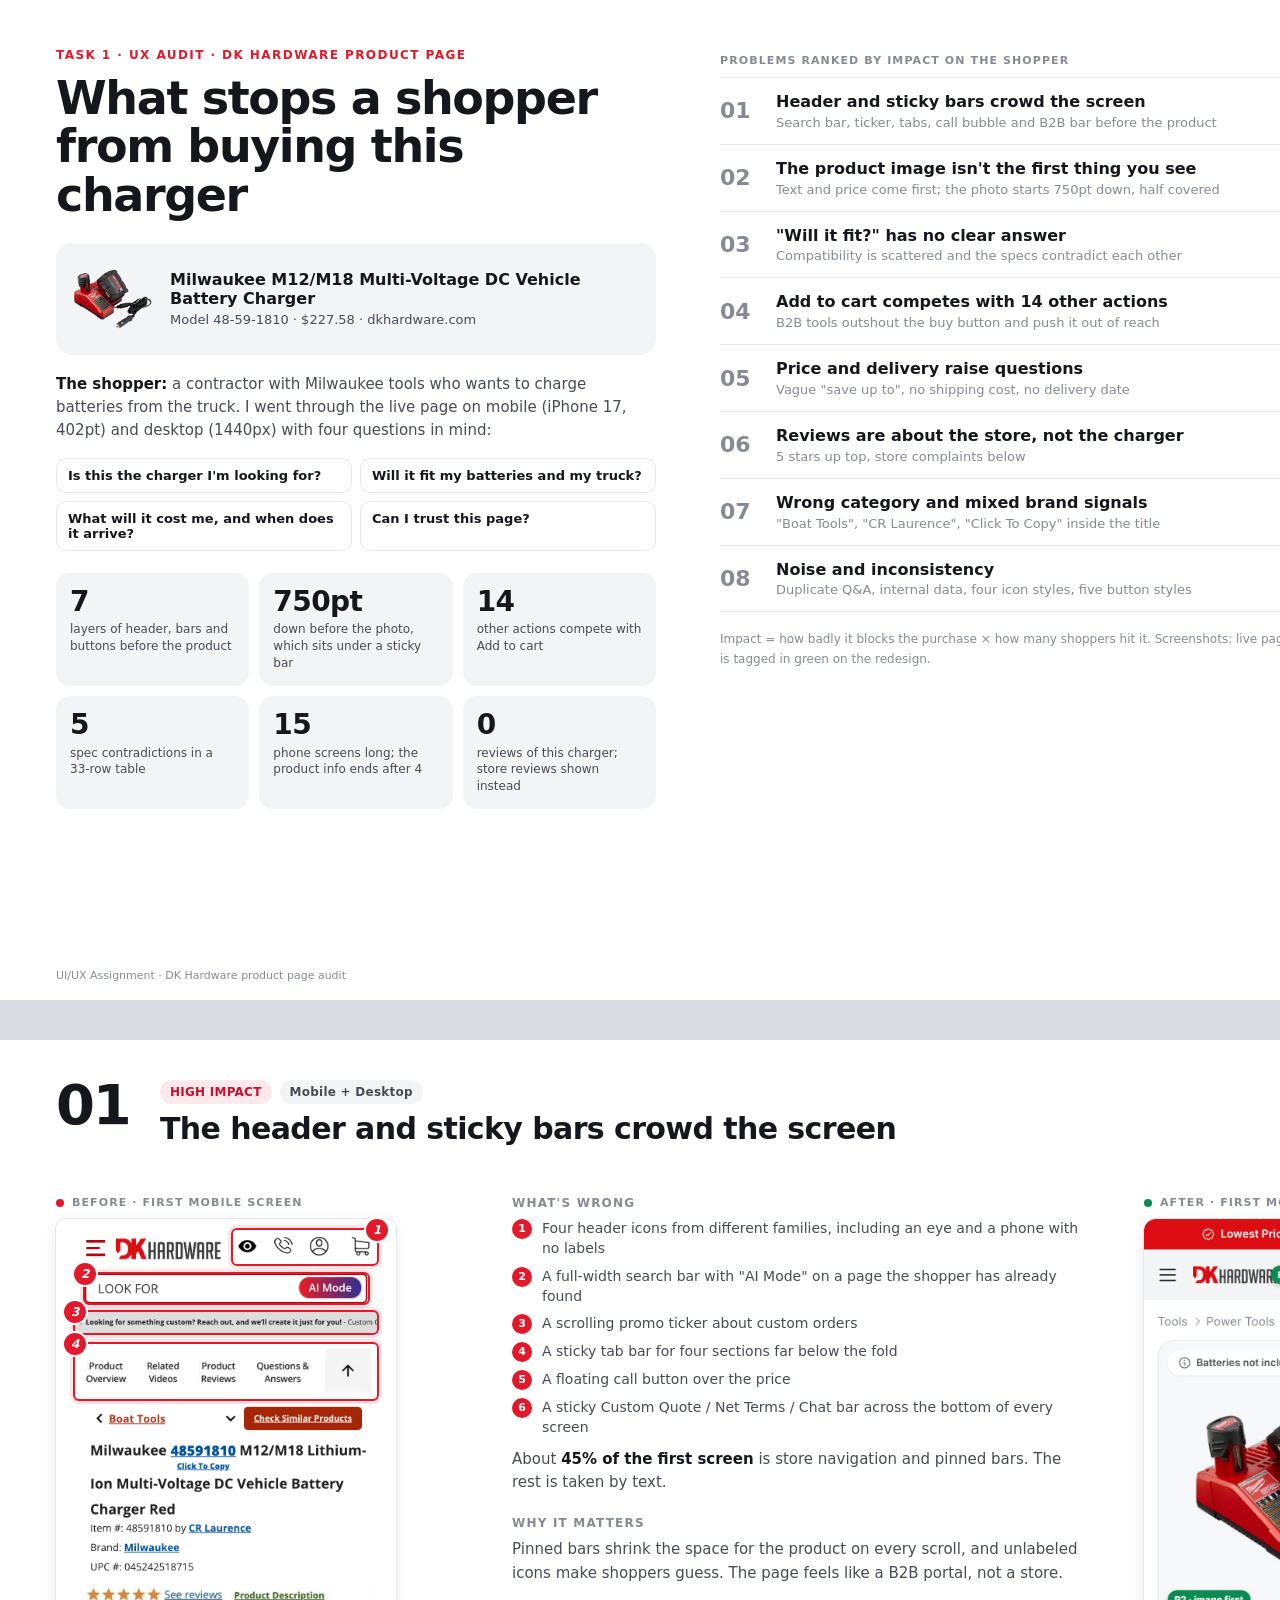
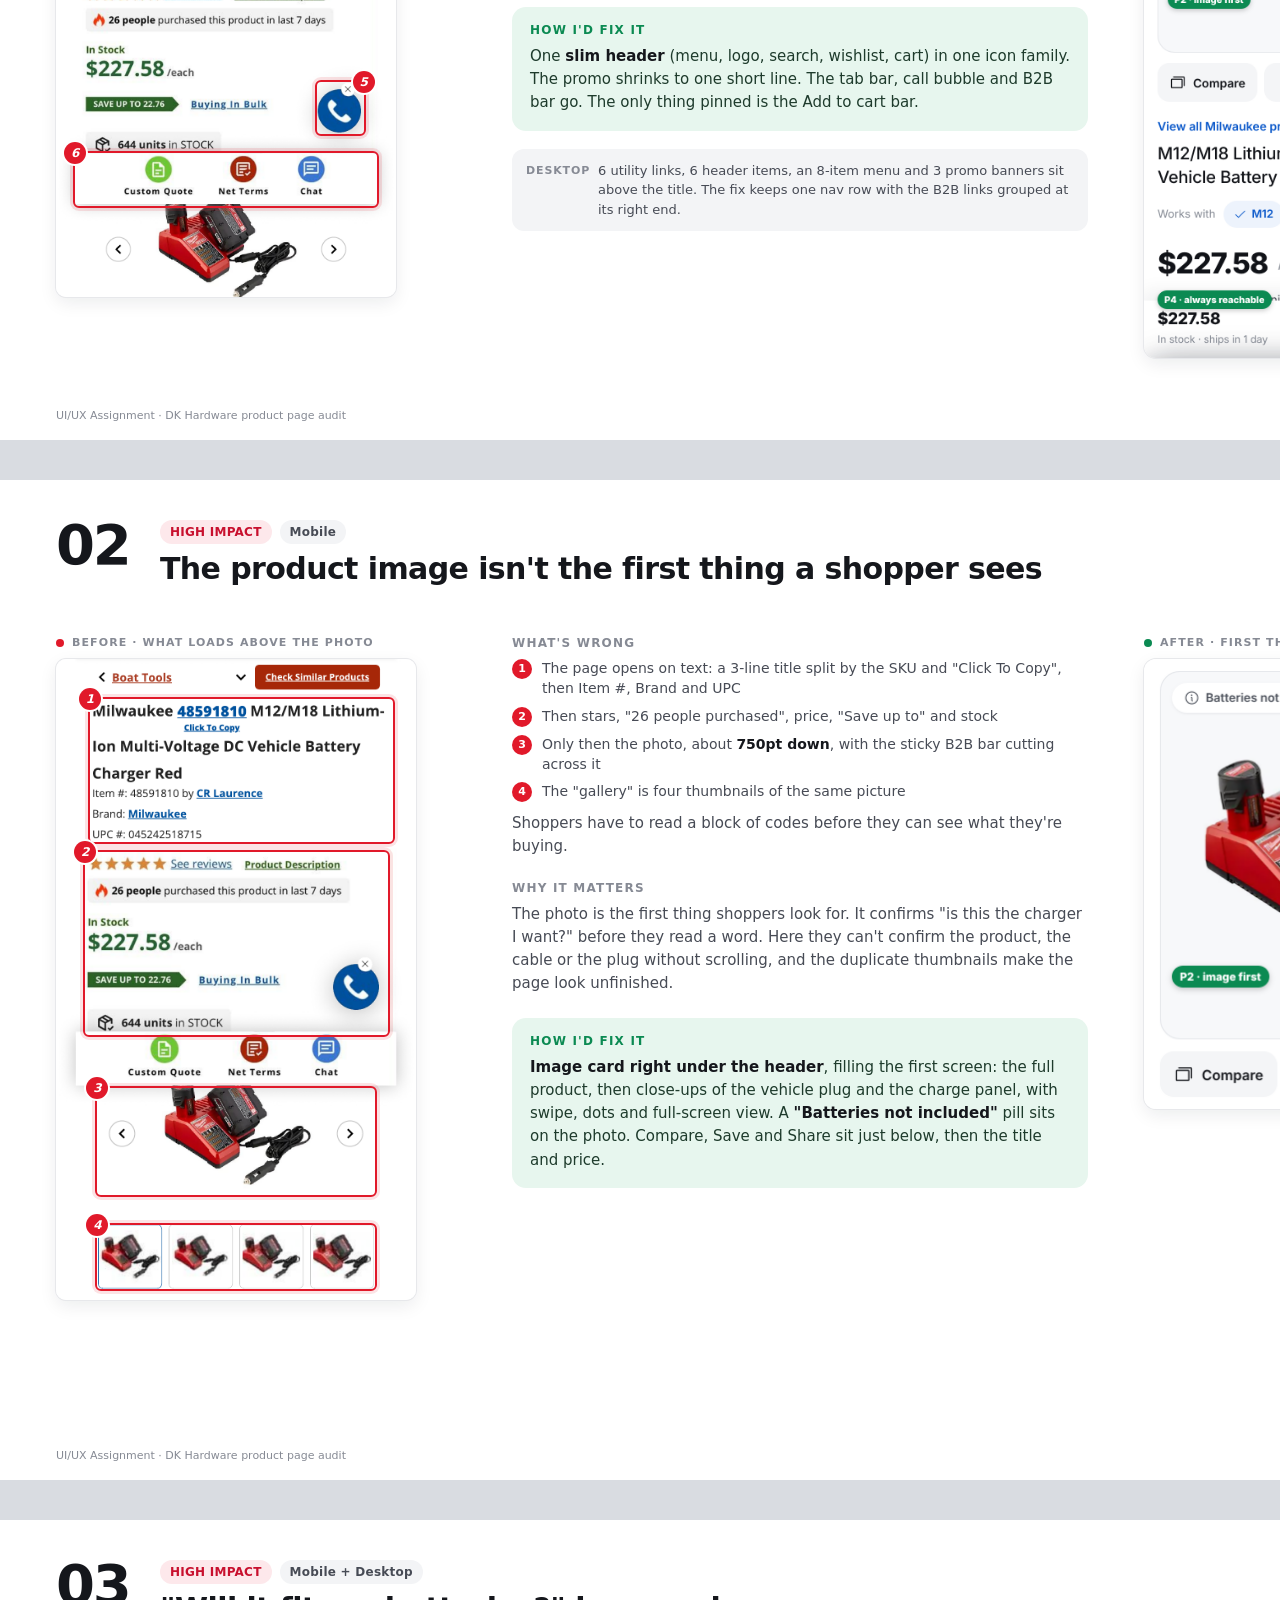
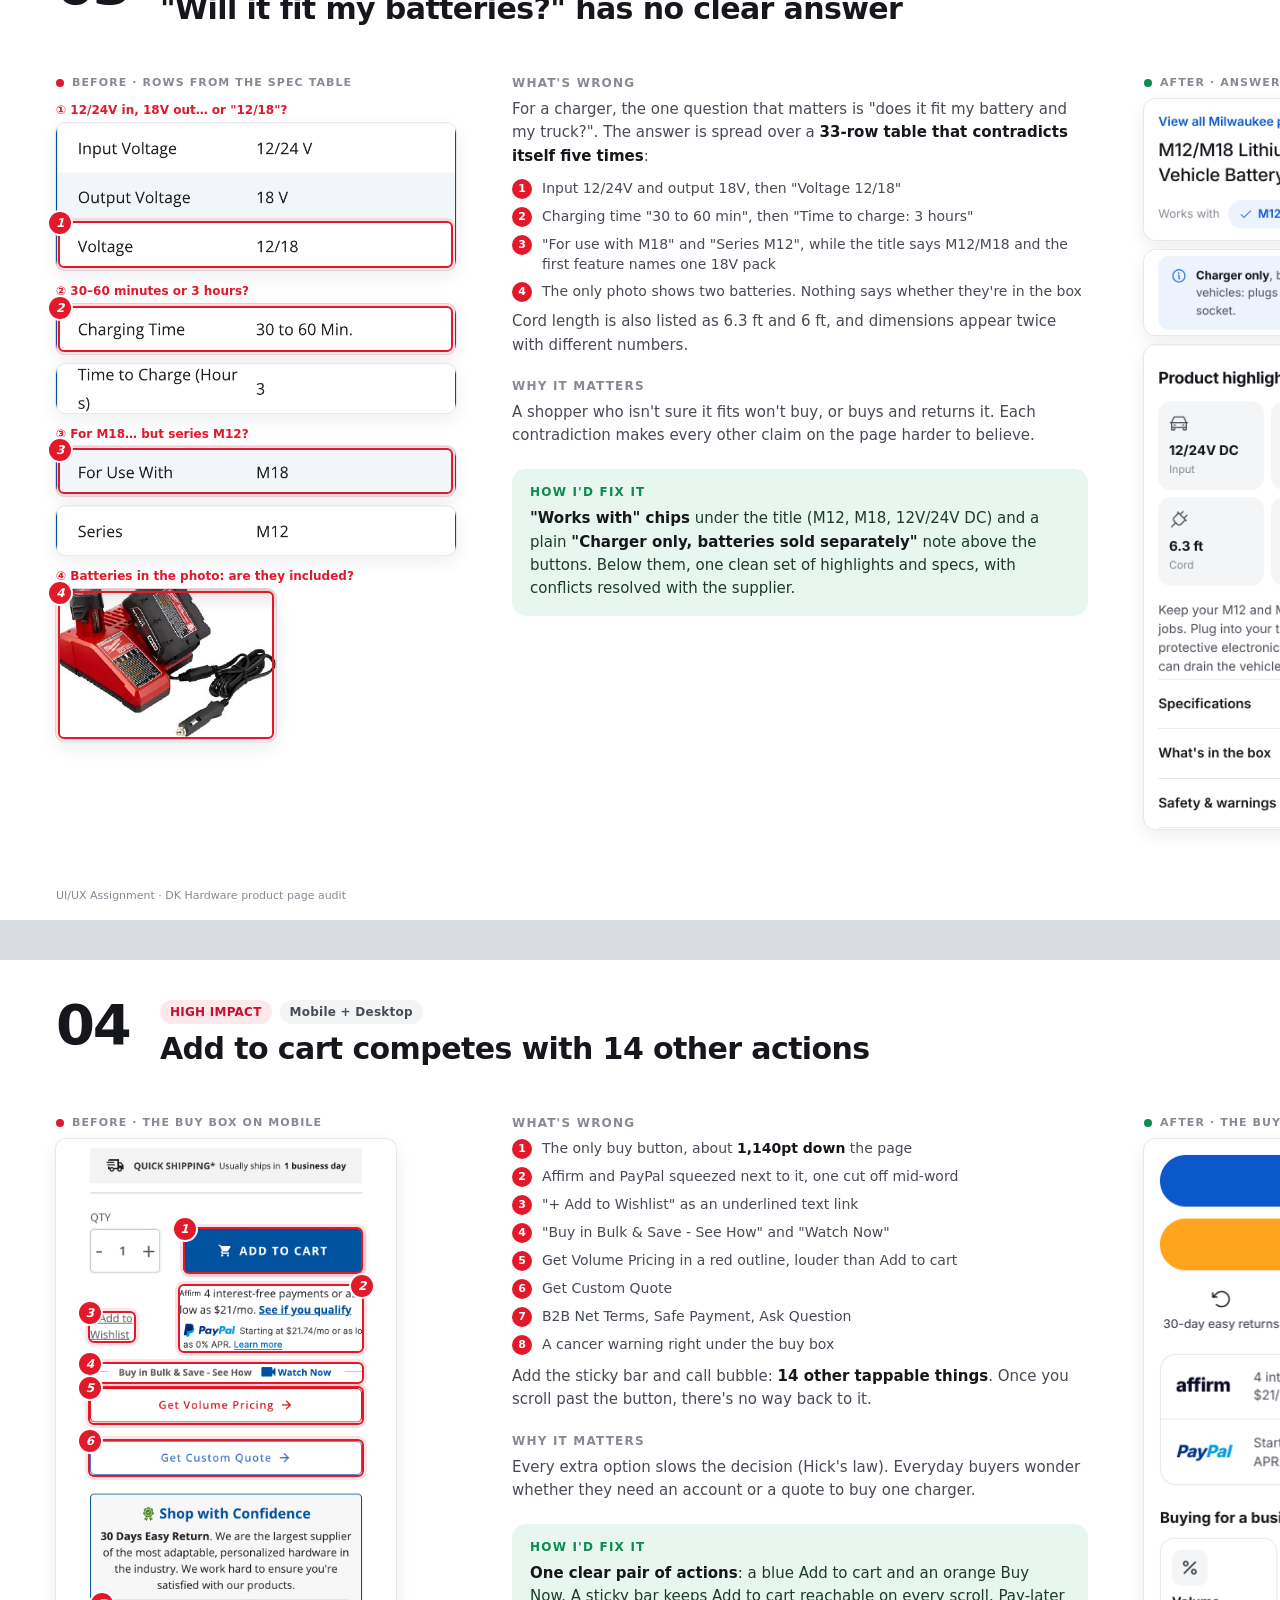
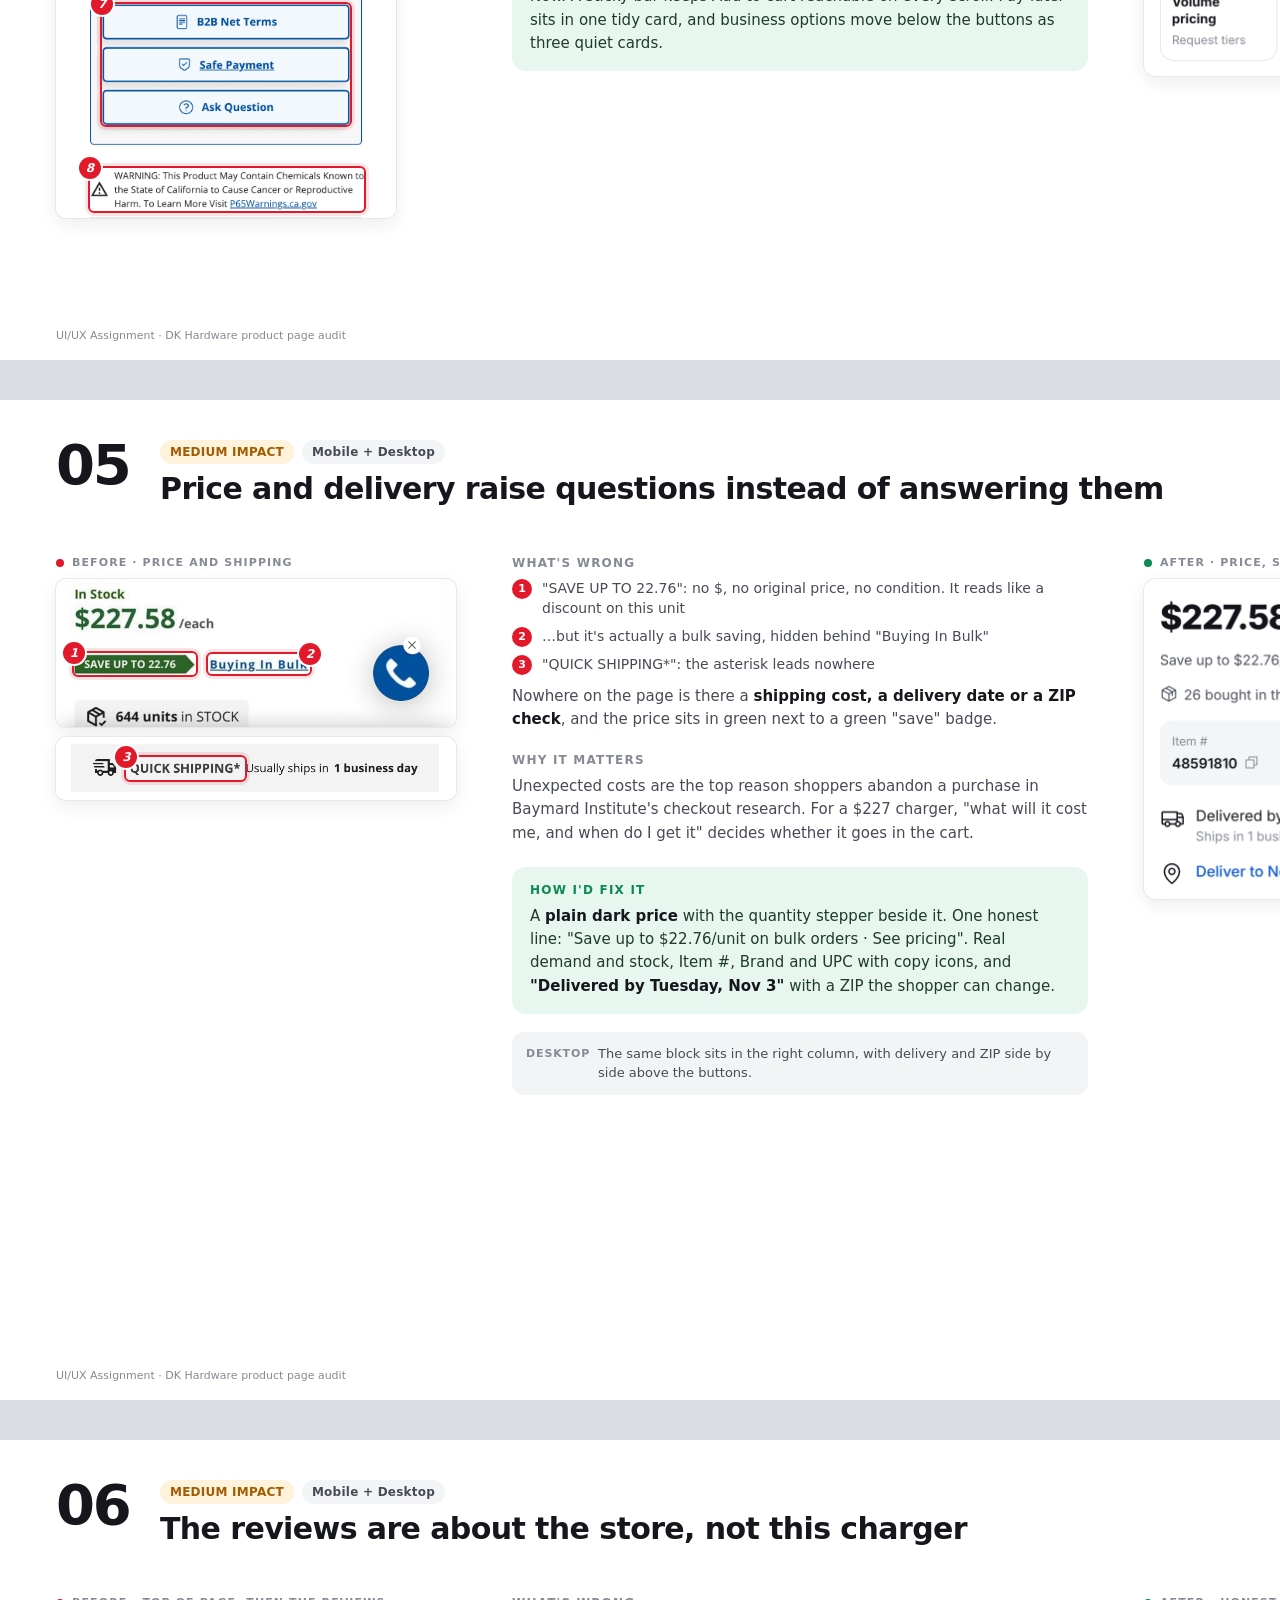
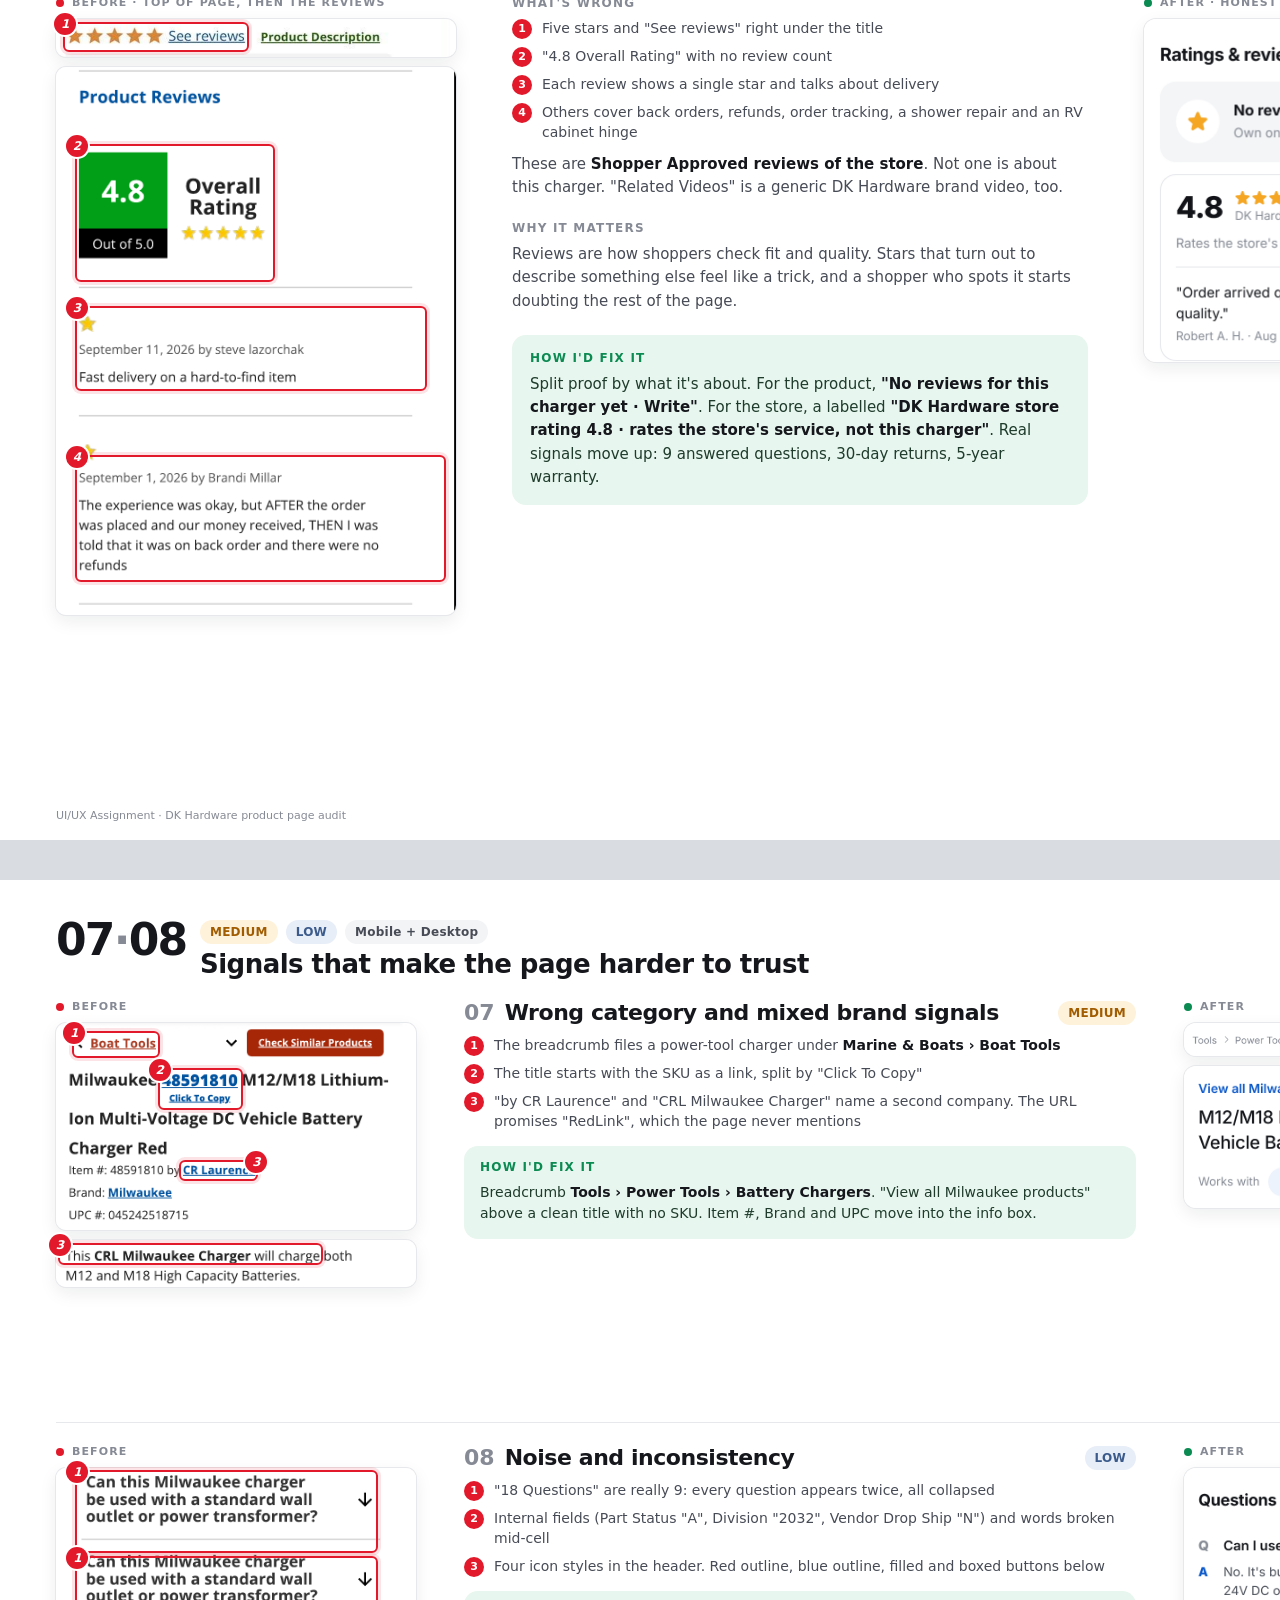
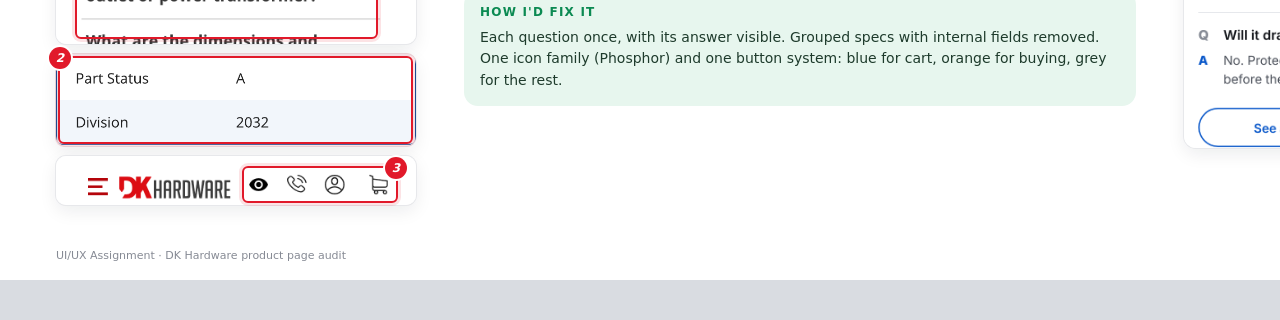
==== commit b1e6cf10: "Redesign on the owner's UI with Phosphor icons; image-first problem in the audit Rebuild mobile and " ====
--- a/acquirex-assignment/audit/audit.html
+++ b/acquirex-assignment/audit/audit.html
@@ -98,6 +98,7 @@
   .prow + .prow { border-top: 1px solid var(--line); padding-top: 22px; }
   .prow .ph { display: flex; align-items: center; gap: 10px; margin-bottom: 10px; }
   .prow .ph b { font-size: 22px; font-weight: 800; letter-spacing: -.02em; }
+  .prow .ph .tag { margin-left: auto; }
   .prow .ph .pn { font-size: 22px; font-weight: 800; color: var(--ink-3); }
 </style>
 </head>
@@ -114,39 +115,39 @@
         <div><b style="font-size:16px">Milwaukee M12/M18 Multi-Voltage DC Vehicle Battery Charger</b><div style="font-size:13px;color:var(--ink-2);margin-top:4px">Model 48-59-1810 · $227.58 · dkhardware.com</div></div>
       </div>
       <p class="persona"><b>The shopper:</b> a contractor with Milwaukee tools who wants to charge batteries from the truck. I went through the live page on mobile (iPhone 17, 402pt) and desktop (1440px) with four questions in mind:</p>
-      <div class="qs"><span>Will it fit my batteries and my truck?</span><span>What will it cost me, delivered?</span><span>When will it arrive?</span><span>Can I trust this page?</span></div>
+      <div class="qs"><span>Is this the charger I'm looking for?</span><span>Will it fit my batteries and my truck?</span><span>What will it cost me, and when does it arrive?</span><span>Can I trust this page?</span></div>
       <div class="stats">
-        <div class="stat"><b>15</b><span>phone screens long; the product info ends after 4</span></div>
+        <div class="stat"><b>7</b><span>layers of header, bars and buttons before the product</span></div>
         <div class="stat"><b>750pt</b><span>down before the photo, which sits under a sticky bar</span></div>
         <div class="stat"><b>14</b><span>other actions compete with Add to cart</span></div>
         <div class="stat"><b>5</b><span>spec contradictions in a 33-row table</span></div>
-        <div class="stat"><b>18 = 9</b><span>Q&amp;A entries: every question is listed twice</span></div>
+        <div class="stat"><b>15</b><span>phone screens long; the product info ends after 4</span></div>
         <div class="stat"><b>0</b><span>reviews of this charger; store reviews shown instead</span></div>
       </div>
     </div>
     <div>
       <div class="col-lbl" style="margin-top:6px">Problems ranked by impact on the shopper</div>
       <div class="rank">
-        <div class="row"><span class="rn">01</span><div><div class="rt">The product is buried under store chrome</div><div class="rs">Photo, price and buy button are pushed below the fold</div></div><span class="tag sev-high">HIGH</span></div>
-        <div class="row"><span class="rn">02</span><div><div class="rt">"Will it fit?" has no clear answer</div><div class="rs">Compatibility is scattered and the specs contradict each other</div></div><span class="tag sev-high">HIGH</span></div>
-        <div class="row"><span class="rn">03</span><div><div class="rt">Add to cart competes with 14 other actions</div><div class="rs">B2B tools outshout the buy button and push it out of reach</div></div><span class="tag sev-high">HIGH</span></div>
-        <div class="row"><span class="rn">04</span><div><div class="rt">Price and delivery raise questions</div><div class="rs">Vague "save up to", no shipping cost, no delivery date</div></div><span class="tag sev-med">MEDIUM</span></div>
-        <div class="row"><span class="rn">05</span><div><div class="rt">Reviews are about the store, not the charger</div><div class="rs">5 stars up top, store complaints below</div></div><span class="tag sev-med">MEDIUM</span></div>
-        <div class="row"><span class="rn">06</span><div><div class="rt">Wrong category and mixed brand signals</div><div class="rs">"Boat Tools", "CR Laurence", "Click To Copy" inside the title</div></div><span class="tag sev-med">MEDIUM</span></div>
-        <div class="row"><span class="rn">07</span><div><div class="rt">Duplicate Q&amp;A and internal data add noise</div><div class="rs">Part Status, Division, words broken mid-cell</div></div><span class="tag sev-low">LOW</span></div>
-        <div class="row"><span class="rn">08</span><div><div class="rt">Icons and buttons don't share one system</div><div class="rs">Four icon styles, five button styles, three reds</div></div><span class="tag sev-low">LOW</span></div>
-      </div>
-      <p class="method">Impact = how badly it blocks the purchase × how many shoppers hit it. Screenshots: live page, October 2026. Annotations in red; every fix is shown in green on the redesign.</p>
+        <div class="row"><span class="rn">01</span><div><div class="rt">Header and sticky bars crowd the screen</div><div class="rs">Search bar, ticker, tabs, call bubble and B2B bar before the product</div></div><span class="tag sev-high">HIGH</span></div>
+        <div class="row"><span class="rn">02</span><div><div class="rt">The product image isn't the first thing you see</div><div class="rs">Text and price come first; the photo starts 750pt down, half covered</div></div><span class="tag sev-high">HIGH</span></div>
+        <div class="row"><span class="rn">03</span><div><div class="rt">"Will it fit?" has no clear answer</div><div class="rs">Compatibility is scattered and the specs contradict each other</div></div><span class="tag sev-high">HIGH</span></div>
+        <div class="row"><span class="rn">04</span><div><div class="rt">Add to cart competes with 14 other actions</div><div class="rs">B2B tools outshout the buy button and push it out of reach</div></div><span class="tag sev-high">HIGH</span></div>
+        <div class="row"><span class="rn">05</span><div><div class="rt">Price and delivery raise questions</div><div class="rs">Vague "save up to", no shipping cost, no delivery date</div></div><span class="tag sev-med">MEDIUM</span></div>
+        <div class="row"><span class="rn">06</span><div><div class="rt">Reviews are about the store, not the charger</div><div class="rs">5 stars up top, store complaints below</div></div><span class="tag sev-med">MEDIUM</span></div>
+        <div class="row"><span class="rn">07</span><div><div class="rt">Wrong category and mixed brand signals</div><div class="rs">"Boat Tools", "CR Laurence", "Click To Copy" inside the title</div></div><span class="tag sev-med">MEDIUM</span></div>
+        <div class="row"><span class="rn">08</span><div><div class="rt">Noise and inconsistency</div><div class="rs">Duplicate Q&amp;A, internal data, four icon styles, five button styles</div></div><span class="tag sev-low">LOW</span></div>
+      </div>
+      <p class="method">Impact = how badly it blocks the purchase × how many shoppers hit it. Screenshots: live page, October 2026. Problems in red; each fix is tagged in green on the redesign.</p>
     </div>
   </div>
   <div class="foot"><span>UI/UX Assignment · DK Hardware product page audit</span><span>Overview</span></div>
 </section>
 
-<!-- ============ 1 · BURIED ============ -->
+<!-- ============ 1 · CHROME ============ -->
 <section class="frame" id="f1">
   <div class="fh">
     <div class="num">01</div>
-    <div class="ttl"><div class="tags"><span class="tag sev-high">HIGH IMPACT</span><span class="tag plat">Mobile + Desktop</span></div><h2>The product is buried under store chrome</h2></div>
+    <div class="ttl"><div class="tags"><span class="tag sev-high">HIGH IMPACT</span><span class="tag plat">Mobile + Desktop</span></div><h2>The header and sticky bars crowd the screen</h2></div>
     <div class="brandmark">1 / 8<div class="idx"><i class="on"></i><i></i><i></i><i></i><i></i><i></i><i></i><i></i></div></div>
   </div>
   <div class="cols">
@@ -157,27 +158,25 @@
         <i class="box" data-n="2" data-b="70,136,738,86"></i>
         <i class="box" data-n="3" data-b="44,234,788,64"></i>
         <i class="box" data-n="4" data-b="44,316,788,154"></i>
-        <i class="box" data-n="5" data-b="86,480,708,70"></i>
-        <i class="box r" data-n="6" data-b="668,1188,130,144"></i>
-        <i class="box" data-n="7" data-b="44,1370,788,148"></i>
-      </div>
-    </div>
-    <div class="txt">
-      <div class="blk"><h3>What's wrong</h3>
-        <ol>
-          <li><span class="n">1</span><span>Four header icons, including an eye and a phone with no labels</span></li>
+        <i class="box r" data-n="5" data-b="668,1188,130,144"></i>
+        <i class="box" data-n="6" data-b="44,1370,788,148"></i>
+      </div>
+    </div>
+    <div class="txt">
+      <div class="blk"><h3>What's wrong</h3>
+        <ol>
+          <li><span class="n">1</span><span>Four header icons from different families, including an eye and a phone with no labels</span></li>
           <li><span class="n">2</span><span>A full-width search bar with "AI Mode" on a page the shopper has already found</span></li>
           <li><span class="n">3</span><span>A scrolling promo ticker about custom orders</span></li>
-          <li><span class="n">4</span><span>A sticky tab bar for four sections below the fold</span></li>
-          <li><span class="n">5</span><span>"Boat Tools" plus a red "Check Similar Products" button</span></li>
-          <li><span class="n">6</span><span>A floating call button over the price</span></li>
-          <li><span class="n">7</span><span>A sticky Custom Quote / Net Terms / Chat bar that covers the photo</span></li>
-        </ol>
-        <p style="margin-top:10px">The photo only starts <b>750pt down</b>, half hidden. The first screen shows the store, not the charger.</p>
-      </div>
-      <div class="blk"><h3>Why it matters</h3><p>Shoppers decide in seconds and look for the photo first. When the first screen is navigation, the page feels like a B2B portal and people bounce before they reach the price.</p></div>
-      <div class="blk fixbox"><h3>How I'd fix it</h3><p><b>Image first.</b> A 56px header (back, logo, search, cart), the photo edge to edge right under it, then brand, title and price. The promo moves into the offers list, the B2B bar and tabs leave the first screen, and the buy actions sit in one bottom bar.</p></div>
-      <div class="desk"><span class="k">Desktop</span><span>6 utility links, 6 header items, an 8-item menu and 3 promo banners sit above the title. The fix keeps one nav row and moves the B2B links into one quiet "For business" group.</span></div>
+          <li><span class="n">4</span><span>A sticky tab bar for four sections far below the fold</span></li>
+          <li><span class="n">5</span><span>A floating call button over the price</span></li>
+          <li><span class="n">6</span><span>A sticky Custom Quote / Net Terms / Chat bar across the bottom of every screen</span></li>
+        </ol>
+        <p style="margin-top:10px">About <b>45% of the first screen</b> is store navigation and pinned bars. The rest is taken by text.</p>
+      </div>
+      <div class="blk"><h3>Why it matters</h3><p>Pinned bars shrink the space for the product on every scroll, and unlabeled icons make shoppers guess. The page feels like a B2B portal, not a store.</p></div>
+      <div class="blk fixbox"><h3>How I'd fix it</h3><p>One <b>slim header</b> (menu, logo, search, wishlist, cart) in one icon family. The promo shrinks to one short line. The tab bar, call bubble and B2B bar go. The only thing pinned is the Add to cart bar.</p></div>
+      <div class="desk"><span class="k">Desktop</span><span>6 utility links, 6 header items, an 8-item menu and 3 promo banners sit above the title. The fix keeps one nav row with the B2B links grouped at its right end.</span></div>
     </div>
     <div class="after">
       <div class="col-lbl"><span class="dot"></span>After · first mobile screen</div>
@@ -187,65 +186,104 @@
   <div class="foot"><span>UI/UX Assignment · DK Hardware product page audit</span><span>Problem 1 of 8</span></div>
 </section>
 
-<!-- ============ 2 · FIT ============ -->
+<!-- ============ 2 · IMAGE FIRST ============ -->
 <section class="frame" id="f2">
   <div class="fh">
     <div class="num">02</div>
+    <div class="ttl"><div class="tags"><span class="tag sev-high">HIGH IMPACT</span><span class="tag plat">Mobile</span></div><h2>The product image isn't the first thing a shopper sees</h2></div>
+    <div class="brandmark">2 / 8<div class="idx"><i></i><i class="on"></i><i></i><i></i><i></i><i></i><i></i><i></i></div></div>
+  </div>
+  <div class="cols">
+    <div class="before">
+      <div class="col-lbl"><span class="dot"></span>Before · what loads above the photo</div>
+      <div class="crop" data-id="p2a" data-c="0,470,876,1560" data-w="360">
+        <i class="box" data-n="1" data-b="78,562,746,358"></i>
+        <i class="box" data-n="2" data-b="66,934,746,456"></i>
+        <i class="box" data-n="3" data-b="96,1510,684,270"></i>
+        <i class="box" data-n="4" data-b="96,1842,684,166"></i>
+      </div>
+    </div>
+    <div class="txt">
+      <div class="blk"><h3>What's wrong</h3>
+        <ol>
+          <li><span class="n">1</span><span>The page opens on text: a 3-line title split by the SKU and "Click To Copy", then Item #, Brand and UPC</span></li>
+          <li><span class="n">2</span><span>Then stars, "26 people purchased", price, "Save up to" and stock</span></li>
+          <li><span class="n">3</span><span>Only then the photo, about <b>750pt down</b>, with the sticky B2B bar cutting across it</span></li>
+          <li><span class="n">4</span><span>The "gallery" is four thumbnails of the same picture</span></li>
+        </ol>
+        <p style="margin-top:10px">Shoppers have to read a block of codes before they can see what they're buying.</p>
+      </div>
+      <div class="blk"><h3>Why it matters</h3><p>The photo is the first thing shoppers look for. It confirms "is this the charger I want?" before they read a word. Here they can't confirm the product, the cable or the plug without scrolling, and the duplicate thumbnails make the page look unfinished.</p></div>
+      <div class="blk fixbox"><h3>How I'd fix it</h3><p><b>Image card right under the header</b>, filling the first screen: the full product, then close-ups of the vehicle plug and the charge panel, with swipe, dots and full-screen view. A <b>"Batteries not included"</b> pill sits on the photo. Compare, Save and Share sit just below, then the title and price.</p></div>
+    </div>
+    <div class="after">
+      <div class="col-lbl"><span class="dot"></span>After · first thing on the page</div>
+      <img class="shot" src="../exports/after/m-gallery.png" style="width:400px" alt="">
+    </div>
+  </div>
+  <div class="foot"><span>UI/UX Assignment · DK Hardware product page audit</span><span>Problem 2 of 8</span></div>
+</section>
+
+<!-- ============ 3 · FIT ============ -->
+<section class="frame" id="f3">
+  <div class="fh">
+    <div class="num">03</div>
     <div class="ttl"><div class="tags"><span class="tag sev-high">HIGH IMPACT</span><span class="tag plat">Mobile + Desktop</span></div><h2>"Will it fit my batteries?" has no clear answer</h2></div>
-    <div class="brandmark">2 / 8<div class="idx"><i></i><i class="on"></i><i></i><i></i><i></i><i></i><i></i><i></i></div></div>
+    <div class="brandmark">3 / 8<div class="idx"><i></i><i></i><i class="on"></i><i></i><i></i><i></i><i></i><i></i></div></div>
   </div>
   <div class="cols">
     <div class="before">
       <div class="col-lbl"><span class="dot"></span>Before · rows from the spec table</div>
       <div class="stack">
         <div class="cap">① 12/24V in, 18V out… or "12/18"?</div>
-        <div class="crop" data-id="p2a" data-c="88,5083,700,258" data-w="400"><i class="box" data-n="1" data-b="92,5255,690,82"></i></div>
+        <div class="crop" data-id="p3a" data-c="88,5083,700,258" data-w="400"><i class="box" data-n="1" data-b="92,5255,690,82"></i></div>
         <div class="cap">② 30–60 minutes or 3 hours?</div>
-        <div class="crop" data-id="p2b" data-c="88,5600,700,86" data-w="400"><i class="box" data-n="2" data-b="92,5603,690,80"></i></div>
-        <div class="crop" data-id="p2c" data-c="88,6995,700,86" data-w="400"></div>
+        <div class="crop" data-id="p3b" data-c="88,5600,700,86" data-w="400"><i class="box" data-n="2" data-b="92,5603,690,80"></i></div>
+        <div class="crop" data-id="p3c" data-c="88,6995,700,86" data-w="400"></div>
         <div class="cap">③ For M18… but series M12?</div>
-        <div class="crop" data-id="p2d" data-c="88,6201,700,86" data-w="400"><i class="box" data-n="3" data-b="92,6204,690,80"></i></div>
-        <div class="crop" data-id="p2e" data-c="88,6485,700,86" data-w="400"></div>
+        <div class="crop" data-id="p3d" data-c="88,6201,700,86" data-w="400"><i class="box" data-n="3" data-b="92,6204,690,80"></i></div>
+        <div class="crop" data-id="p3e" data-c="88,6485,700,86" data-w="400"></div>
         <div class="cap">④ Batteries in the photo: are they included?</div>
-        <div class="crop" data-id="p2f" data-c="100,1846,676,160" data-w="400"><i class="box" data-n="4" data-b="104,1848,668,156"></i></div>
-      </div>
-    </div>
-    <div class="txt">
-      <div class="blk"><h3>What's wrong</h3>
-        <p>For a charger, the only question that matters is "does it fit my battery and my truck?". The answer is spread over a <b>33-row table that contradicts itself five times</b>:</p>
+        <div class="crop" data-id="p3f" data-c="260,1508,360,250" data-w="220"><i class="box" data-n="4" data-b="264,1512,352,242"></i></div>
+      </div>
+    </div>
+    <div class="txt">
+      <div class="blk"><h3>What's wrong</h3>
+        <p>For a charger, the one question that matters is "does it fit my battery and my truck?". The answer is spread over a <b>33-row table that contradicts itself five times</b>:</p>
         <ol style="margin-top:10px">
           <li><span class="n">1</span><span>Input 12/24V and output 18V, then "Voltage 12/18"</span></li>
           <li><span class="n">2</span><span>Charging time "30 to 60 min", then "Time to charge: 3 hours"</span></li>
           <li><span class="n">3</span><span>"For use with M18" and "Series M12", while the title says M12/M18 and the first feature names one 18V pack</span></li>
-          <li><span class="n">4</span><span>All four gallery images are the same photo, with two batteries. Nothing says whether they're in the box</span></li>
-        </ol>
-        <p style="margin-top:8px">Also: cord length is listed as 6.3 ft and 6 ft, and dimensions appear twice with different numbers and no units.</p>
-      </div>
-      <div class="blk"><h3>Why it matters</h3><p>A shopper who isn't sure it fits won't buy, or buys and returns it. Each contradiction also makes every other claim on the page harder to believe.</p></div>
-      <div class="blk fixbox"><h3>How I'd fix it</h3><p>A <b>"Works with" chip row</b> right after the price (M12, M18, 12V DC, 24V DC, auto shut-off) and a plain <b>"Charger only, batteries sold separately"</b> note, repeated as a pill on the photo. Below it sits one clean spec set: conflicts resolved with the supplier, units on every number.</p></div>
-    </div>
-    <div class="after">
-      <div class="col-lbl"><span class="dot"></span>After · answered right after the price</div>
+          <li><span class="n">4</span><span>The only photo shows two batteries. Nothing says whether they're in the box</span></li>
+        </ol>
+        <p style="margin-top:8px">Cord length is also listed as 6.3 ft and 6 ft, and dimensions appear twice with different numbers.</p>
+      </div>
+      <div class="blk"><h3>Why it matters</h3><p>A shopper who isn't sure it fits won't buy, or buys and returns it. Each contradiction makes every other claim on the page harder to believe.</p></div>
+      <div class="blk fixbox"><h3>How I'd fix it</h3><p><b>"Works with" chips</b> under the title (M12, M18, 12V/24V DC) and a plain <b>"Charger only, batteries sold separately"</b> note above the buttons. Below them, one clean set of highlights and specs, with conflicts resolved with the supplier.</p></div>
+    </div>
+    <div class="after">
+      <div class="col-lbl"><span class="dot"></span>After · answered before the buttons</div>
       <div class="stack">
-        <img class="shot" src="../exports/after/m-works.png" style="width:400px" alt="">
-        <img class="shot" src="../exports/after/m-highlights.png" style="width:400px" alt="">
-      </div>
-    </div>
-  </div>
-  <div class="foot"><span>UI/UX Assignment · DK Hardware product page audit</span><span>Problem 2 of 8</span></div>
-</section>
-
-<!-- ============ 3 · CTA ============ -->
-<section class="frame" id="f3">
-  <div class="fh">
-    <div class="num">03</div>
+        <img class="shot" src="../exports/after/m-title.png" style="width:360px" alt="">
+        <img class="shot" src="../exports/after/m-note.png" style="width:360px" alt="">
+        <img class="shot" src="../exports/after/m-highlights.png" style="width:360px" alt="">
+      </div>
+    </div>
+  </div>
+  <div class="foot"><span>UI/UX Assignment · DK Hardware product page audit</span><span>Problem 3 of 8</span></div>
+</section>
+
+<!-- ============ 4 · CTA ============ -->
+<section class="frame" id="f4">
+  <div class="fh">
+    <div class="num">04</div>
     <div class="ttl"><div class="tags"><span class="tag sev-high">HIGH IMPACT</span><span class="tag plat">Mobile + Desktop</span></div><h2>Add to cart competes with 14 other actions</h2></div>
-    <div class="brandmark">3 / 8<div class="idx"><i></i><i></i><i class="on"></i><i></i><i></i><i></i><i></i><i></i></div></div>
+    <div class="brandmark">4 / 8<div class="idx"><i></i><i></i><i></i><i class="on"></i><i></i><i></i><i></i><i></i></div></div>
   </div>
   <div class="cols">
     <div class="before">
       <div class="col-lbl"><span class="dot"></span>Before · the buy box on mobile</div>
-      <div class="crop" data-id="p3a" data-c="0,2040,876,1750" data-w="340">
+      <div class="crop" data-id="p4a" data-c="0,2040,876,1750" data-w="340">
         <i class="box" data-n="1" data-b="326,2268,466,120"></i>
         <i class="box r" data-n="2" data-b="314,2414,480,178"></i>
         <i class="box" data-n="3" data-b="82,2484,124,82"></i>
@@ -260,7 +298,7 @@
       <div class="blk"><h3>What's wrong</h3>
         <ol>
           <li><span class="n">1</span><span>The only buy button, about <b>1,140pt down</b> the page</span></li>
-          <li><span class="n">2</span><span>Affirm and PayPal links squeezed next to it</span></li>
+          <li><span class="n">2</span><span>Affirm and PayPal squeezed next to it, one cut off mid-word</span></li>
           <li><span class="n">3</span><span>"+ Add to Wishlist" as an underlined text link</span></li>
           <li><span class="n">4</span><span>"Buy in Bulk &amp; Save - See How" and "Watch Now"</span></li>
           <li><span class="n">5</span><span>Get Volume Pricing in a red outline, louder than Add to cart</span></li>
@@ -268,39 +306,36 @@
           <li><span class="n">7</span><span>B2B Net Terms, Safe Payment, Ask Question</span></li>
           <li><span class="n">8</span><span>A cancer warning right under the buy box</span></li>
         </ol>
-        <p style="margin-top:10px">Add the sticky Custom Quote / Net Terms / Chat bar and the floating call button: <b>14 other tappable things</b>. After you scroll past the button there's no way back to it. The sticky bar sells B2B services instead.</p>
-      </div>
-      <div class="blk"><h3>Why it matters</h3><p>Every extra option slows the decision (Hick's law). Everyday buyers see tools they don't need and wonder whether they need an account or a quote to buy one charger.</p></div>
-      <div class="blk fixbox"><h3>How I'd fix it</h3><p><b>One pair of actions, always on screen:</b> a bottom bar with wishlist, Add to cart and Buy now. After adding it turns into "Go to cart". All B2B tools sit behind one "Buying for a business?" row. Pay-later moves to Offers.</p></div>
-    </div>
-    <div class="after">
-      <div class="col-lbl"><span class="dot"></span>After · mid-scroll, item already added</div>
-      <img class="shot" src="../exports/after/m-state-scrolled.png" style="width:340px" alt="">
-    </div>
-  </div>
-  <div class="foot"><span>UI/UX Assignment · DK Hardware product page audit</span><span>Problem 3 of 8</span></div>
-</section>
-
-<!-- ============ 4 · PRICE ============ -->
-<section class="frame" id="f4">
-  <div class="fh">
-    <div class="num">04</div>
+        <p style="margin-top:10px">Add the sticky bar and call bubble: <b>14 other tappable things</b>. Once you scroll past the button, there's no way back to it.</p>
+      </div>
+      <div class="blk"><h3>Why it matters</h3><p>Every extra option slows the decision (Hick's law). Everyday buyers wonder whether they need an account or a quote to buy one charger.</p></div>
+      <div class="blk fixbox"><h3>How I'd fix it</h3><p><b>One clear pair of actions</b>: a blue Add to cart and an orange Buy Now. A sticky bar keeps Add to cart reachable on every scroll. Pay-later sits in one tidy card, and business options move below the buttons as three quiet cards.</p></div>
+    </div>
+    <div class="after">
+      <div class="col-lbl"><span class="dot"></span>After · the buy area</div>
+      <img class="shot" src="../exports/after/m-buy.png" style="width:400px" alt="">
+    </div>
+  </div>
+  <div class="foot"><span>UI/UX Assignment · DK Hardware product page audit</span><span>Problem 4 of 8</span></div>
+</section>
+
+<!-- ============ 5 · PRICE ============ -->
+<section class="frame" id="f5">
+  <div class="fh">
+    <div class="num">05</div>
     <div class="ttl"><div class="tags"><span class="tag sev-med">MEDIUM IMPACT</span><span class="tag plat">Mobile + Desktop</span></div><h2>Price and delivery raise questions instead of answering them</h2></div>
-    <div class="brandmark">4 / 8<div class="idx"><i></i><i></i><i></i><i class="on"></i><i></i><i></i><i></i><i></i></div></div>
+    <div class="brandmark">5 / 8<div class="idx"><i></i><i></i><i></i><i></i><i class="on"></i><i></i><i></i><i></i></div></div>
   </div>
   <div class="cols">
     <div class="before">
       <div class="col-lbl"><span class="dot"></span>Before · price and shipping</div>
       <div class="stack">
-        <div class="crop" data-id="p4a" data-c="40,1080,800,296" data-w="400">
+        <div class="crop" data-id="p5a" data-c="40,1080,800,296" data-w="400">
           <i class="box" data-n="1" data-b="72,1224,252,52"></i>
           <i class="box r" data-n="2" data-b="340,1226,212,48"></i>
         </div>
-        <div class="crop" data-id="p4b" data-c="60,2050,760,120" data-w="400">
+        <div class="crop" data-id="p5b" data-c="60,2050,760,120" data-w="400">
           <i class="box" data-n="3" data-b="190,2084,232,52"></i>
-        </div>
-        <div class="crop" data-id="p4c" data-c="60,2400,760,200" data-w="400">
-          <i class="box" data-n="4" data-b="312,2412,486,180"></i>
         </div>
       </div>
     </div>
@@ -310,38 +345,34 @@
           <li><span class="n">1</span><span>"SAVE UP TO 22.76": no $, no original price, no condition. It reads like a discount on this unit</span></li>
           <li><span class="n">2</span><span>…but it's actually a bulk saving, hidden behind "Buying In Bulk"</span></li>
           <li><span class="n">3</span><span>"QUICK SHIPPING*": the asterisk leads nowhere</span></li>
-          <li><span class="n">4</span><span>Pay-later offers crammed beside the buy button, one cut off mid-word</span></li>
-        </ol>
-        <p style="margin-top:10px">Nowhere on the page is there a <b>shipping cost, a delivery date or a ZIP check</b>.</p>
-      </div>
-      <div class="blk"><h3>Why it matters</h3><p>Unexpected costs are the top reason shoppers abandon a purchase in Baymard Institute's checkout research. For a $227 charger, "what will it cost me, and when do I get it" decides whether it goes in the cart at all.</p></div>
-      <div class="blk fixbox"><h3>How I'd fix it</h3><p>A <b>plain price</b> with stock on one line. One <b>"Offers for you"</b> list: bulk pricing (labelled as bulk), Affirm, PayPal and the price-match guarantee. A <b>delivery block</b> with ZIP, "Get it by Tue, Nov 3" and "Ships in 1 business day", plus returns and warranty.</p></div>
-      <div class="desk"><span class="k">Desktop</span><span>The same price block and offers become three compact chips under the price, with the delivery date above the buttons.</span></div>
-    </div>
-    <div class="after">
-      <div class="col-lbl"><span class="dot"></span>After · offers and delivery</div>
-      <div class="stack">
-        <img class="shot" src="../exports/after/m-offers.png" style="width:400px" alt="">
-        <img class="shot" src="../exports/after/m-delivery.png" style="width:400px" alt="">
-      </div>
-    </div>
-  </div>
-  <div class="foot"><span>UI/UX Assignment · DK Hardware product page audit</span><span>Problem 4 of 8</span></div>
-</section>
-
-<!-- ============ 5 · REVIEWS ============ -->
-<section class="frame" id="f5">
-  <div class="fh">
-    <div class="num">05</div>
+        </ol>
+        <p style="margin-top:10px">Nowhere on the page is there a <b>shipping cost, a delivery date or a ZIP check</b>, and the price sits in green next to a green "save" badge.</p>
+      </div>
+      <div class="blk"><h3>Why it matters</h3><p>Unexpected costs are the top reason shoppers abandon a purchase in Baymard Institute's checkout research. For a $227 charger, "what will it cost me, and when do I get it" decides whether it goes in the cart.</p></div>
+      <div class="blk fixbox"><h3>How I'd fix it</h3><p>A <b>plain dark price</b> with the quantity stepper beside it. One honest line: "Save up to $22.76/unit on bulk orders · See pricing". Real demand and stock, Item #, Brand and UPC with copy icons, and <b>"Delivered by Tuesday, Nov 3"</b> with a ZIP the shopper can change.</p></div>
+      <div class="desk"><span class="k">Desktop</span><span>The same block sits in the right column, with delivery and ZIP side by side above the buttons.</span></div>
+    </div>
+    <div class="after">
+      <div class="col-lbl"><span class="dot"></span>After · price, stock and delivery</div>
+      <img class="shot" src="../exports/after/m-price.png" style="width:400px" alt="">
+    </div>
+  </div>
+  <div class="foot"><span>UI/UX Assignment · DK Hardware product page audit</span><span>Problem 5 of 8</span></div>
+</section>
+
+<!-- ============ 6 · REVIEWS ============ -->
+<section class="frame" id="f6">
+  <div class="fh">
+    <div class="num">06</div>
     <div class="ttl"><div class="tags"><span class="tag sev-med">MEDIUM IMPACT</span><span class="tag plat">Mobile + Desktop</span></div><h2>The reviews are about the store, not this charger</h2></div>
-    <div class="brandmark">5 / 8<div class="idx"><i></i><i></i><i></i><i></i><i class="on"></i><i></i><i></i><i></i></div></div>
+    <div class="brandmark">6 / 8<div class="idx"><i></i><i></i><i></i><i></i><i></i><i class="on"></i><i></i><i></i></div></div>
   </div>
   <div class="cols">
     <div class="before">
       <div class="col-lbl"><span class="dot"></span>Before · top of page, then the reviews</div>
       <div class="stack">
-        <div class="crop" data-id="p5a" data-c="60,935,780,75" data-w="400"><i class="box" data-n="1" data-b="74,940,362,60"></i></div>
-        <div class="crop" data-id="p5b" data-c="40,13570,840,1150" data-w="400">
+        <div class="crop" data-id="p6a" data-c="60,935,780,75" data-w="400"><i class="box" data-n="1" data-b="74,940,362,60"></i></div>
+        <div class="crop" data-id="p6b" data-c="40,13570,840,1150" data-w="400">
           <i class="box" data-n="2" data-b="80,13730,420,290"></i>
           <i class="box" data-n="3" data-b="80,14070,740,180"></i>
           <i class="box" data-n="4" data-b="80,14384,780,266"></i>
@@ -359,64 +390,21 @@
         <p style="margin-top:10px">These are <b>Shopper Approved reviews of the store</b>. Not one is about this charger. "Related Videos" is a generic DK Hardware brand video, too.</p>
       </div>
       <div class="blk"><h3>Why it matters</h3><p>Reviews are how shoppers check fit and quality. Stars that turn out to describe something else feel like a trick, and a shopper who spots it starts doubting the rest of the page.</p></div>
-      <div class="blk fixbox"><h3>How I'd fix it</h3><p>Split proof by what it's about. For the product, <b>"No reviews for this charger yet · Write one"</b>. For the store, a labelled <b>"DK Hardware store rating 4.8 · rates the store's service, not this charger"</b>. Real signals move up: 9 answered questions linked from the title, 30-day returns, 5-year warranty.</p></div>
+      <div class="blk fixbox"><h3>How I'd fix it</h3><p>Split proof by what it's about. For the product, <b>"No reviews for this charger yet · Write"</b>. For the store, a labelled <b>"DK Hardware store rating 4.8 · rates the store's service, not this charger"</b>. Real signals move up: 9 answered questions, 30-day returns, 5-year warranty.</p></div>
     </div>
     <div class="after">
       <div class="col-lbl"><span class="dot"></span>After · honest proof</div>
       <img class="shot" src="../exports/after/m-reviews.png" style="width:400px" alt="">
     </div>
   </div>
-  <div class="foot"><span>UI/UX Assignment · DK Hardware product page audit</span><span>Problem 5 of 8</span></div>
-</section>
-
-<!-- ============ 6 · CATEGORY / BRAND ============ -->
-<section class="frame" id="f6">
-  <div class="fh">
-    <div class="num">06</div>
-    <div class="ttl"><div class="tags"><span class="tag sev-med">MEDIUM IMPACT</span><span class="tag plat">Mobile + Desktop</span></div><h2>Wrong category and mixed brand signals</h2></div>
-    <div class="brandmark">6 / 8<div class="idx"><i></i><i></i><i></i><i></i><i></i><i class="on"></i><i></i><i></i></div></div>
-  </div>
-  <div class="cols">
-    <div class="before">
-      <div class="col-lbl"><span class="dot"></span>Before · breadcrumb, title, overview</div>
-      <div class="stack">
-        <div class="crop" data-id="p6a" data-c="60,470,800,460" data-w="400">
-          <i class="box" data-n="1" data-b="96,488,196,60"></i>
-          <i class="box" data-n="2" data-b="286,570,190,94"></i>
-          <i class="box r" data-n="3" data-b="334,774,176,48"></i>
-        </div>
-        <div class="crop" data-id="p6b" data-c="100,7770,760,100" data-w="400"><i class="box" data-n="4" data-b="104,7776,560,46"></i></div>
-      </div>
-    </div>
-    <div class="txt">
-      <div class="blk"><h3>What's wrong</h3>
-        <ol>
-          <li><span class="n">1</span><span>The breadcrumb files a power-tool charger under <b>Marine &amp; Boats › Boat Tools</b></span></li>
-          <li><span class="n">2</span><span>The title starts with the SKU as a link and is split by a "Click To Copy" label</span></li>
-          <li><span class="n">3</span><span>"Item # by CR Laurence" names a second company next to Milwaukee</span></li>
-          <li><span class="n">4</span><span>The overview calls it a "CRL Milwaukee Charger"</span></li>
-        </ol>
-        <p style="margin-top:10px">The URL also promises "RedLink Intelligence", which the page never mentions.</p>
-      </div>
-      <div class="blk"><h3>Why it matters</h3><p>Shoppers check the breadcrumb and brand to confirm they're in the right place and buying genuine Milwaukee. A boat category and a second brand name raise doubt about authenticity. The wrong category also hides the charger from anyone browsing chargers.</p></div>
-      <div class="blk fixbox"><h3>How I'd fix it</h3><p>Breadcrumb <b>Tools › Power Tools › Batteries &amp; Chargers › Chargers</b>. Brand first and bold, linking to all Milwaukee, then a clean title with no SKU. Model and UPC move to a small row with copy icons. The distributor stays in the full spec table.</p></div>
-    </div>
-    <div class="after">
-      <div class="col-lbl"><span class="dot"></span>After · desktop breadcrumb, mobile title</div>
-      <div class="stack">
-        <img class="shot" src="../exports/after/d-crumbs.png" style="width:400px" alt="">
-        <img class="shot" src="../exports/after/m-info.png" style="width:400px" alt="">
-      </div>
-    </div>
-  </div>
   <div class="foot"><span>UI/UX Assignment · DK Hardware product page audit</span><span>Problem 6 of 8</span></div>
 </section>
 
-<!-- ============ 7 + 8 · LOW ============ -->
+<!-- ============ 7 + 8 ============ -->
 <section class="frame" id="f7">
   <div class="fh" style="height:64px">
     <div class="num" style="font-size:44px">07<span style="color:var(--ink-3)">·</span>08</div>
-    <div class="ttl" style="padding-left:40px"><div class="tags"><span class="tag sev-low">LOW IMPACT</span><span class="tag plat">Mobile + Desktop</span></div><h2 style="font-size:26px;margin-top:6px">Noise and inconsistency that wear down trust</h2></div>
+    <div class="ttl" style="padding-left:40px"><div class="tags"><span class="tag sev-med">MEDIUM</span><span class="tag sev-low">LOW</span><span class="tag plat">Mobile + Desktop</span></div><h2 style="font-size:26px;margin-top:6px">Signals that make the page harder to trust</h2></div>
     <div class="brandmark">7–8 / 8<div class="idx"><i></i><i></i><i></i><i></i><i></i><i></i><i class="on"></i><i class="on"></i></div></div>
   </div>
   <div class="pair">
@@ -424,51 +412,55 @@
       <div>
         <div class="col-lbl"><span class="dot"></span>Before</div>
         <div class="stack">
-          <div class="crop" data-id="p7a" data-c="40,10360,820,450" data-w="360">
-            <i class="box" data-n="1" data-b="84,10364,690,190"></i>
-            <i class="box" data-n="1" data-b="84,10560,690,190"></i>
+          <div class="crop" data-id="p7a" data-c="60,470,800,460" data-w="360">
+            <i class="box" data-n="1" data-b="96,488,196,60"></i>
+            <i class="box" data-n="2" data-b="286,570,190,94"></i>
+            <i class="box r" data-n="3" data-b="334,774,176,48"></i>
           </div>
-          <div class="crop" data-id="p7b" data-c="88,7400,700,180" data-w="360"><i class="box" data-n="2" data-b="92,7404,690,172"></i></div>
+          <div class="crop" data-id="p7b" data-c="100,7770,760,100" data-w="360"><i class="box" data-n="3" data-b="104,7776,560,46"></i></div>
         </div>
       </div>
       <div class="txt">
-        <div class="ph"><span class="pn">07</span><b>Duplicate Q&amp;A and internal data</b></div>
-        <ol>
-          <li><span class="n">1</span><span>"18 Questions" are really 9: every question appears twice, all collapsed, no answers visible</span></li>
-          <li><span class="n">2</span><span>Internal fields like Part Status "A", Division "2032", Vendor Drop Ship "N" and Nomenclature, plus words broken mid-cell ("Preve nt", "Hour s")</span></li>
-        </ol>
-        <div class="fixbox" style="margin-top:14px;padding:14px 16px"><h3>How I'd fix it</h3><p style="font-size:14px">Each question shown once, with the answer visible and "View all 9". Specs grouped into Compatibility, Power, Size and General, with internal fields removed. The two warnings sit in one "Safety &amp; warnings" row.</p></div>
+        <div class="ph"><span class="pn">07</span><b>Wrong category and mixed brand signals</b><span class="tag sev-med">MEDIUM</span></div>
+        <ol>
+          <li><span class="n">1</span><span>The breadcrumb files a power-tool charger under <b>Marine &amp; Boats › Boat Tools</b></span></li>
+          <li><span class="n">2</span><span>The title starts with the SKU as a link, split by "Click To Copy"</span></li>
+          <li><span class="n">3</span><span>"by CR Laurence" and "CRL Milwaukee Charger" name a second company. The URL promises "RedLink", which the page never mentions</span></li>
+        </ol>
+        <div class="fixbox" style="margin-top:14px;padding:14px 16px"><h3>How I'd fix it</h3><p style="font-size:14px">Breadcrumb <b>Tools › Power Tools › Battery Chargers</b>. "View all Milwaukee products" above a clean title with no SKU. Item #, Brand and UPC move into the info box.</p></div>
       </div>
       <div class="after">
         <div class="col-lbl"><span class="dot"></span>After</div>
-        <img class="shot" src="../exports/after/m-qa.png" style="width:360px" alt="">
+        <div class="stack">
+          <img class="shot" src="../exports/after/d-crumbs.png" style="width:360px" alt="">
+          <img class="shot" src="../exports/after/m-title.png" style="width:360px" alt="">
+        </div>
       </div>
     </div>
     <div class="prow">
       <div>
         <div class="col-lbl"><span class="dot"></span>Before</div>
         <div class="stack">
-          <div class="crop" data-id="p8a" data-c="0,0,876,120" data-w="360"><i class="box r" data-n="1" data-b="452,24,380,90"></i></div>
-          <div class="crop" data-id="p8b" data-c="40,1372,800,140" data-w="360"><i class="box" data-n="2" data-b="160,1374,560,132"></i></div>
-          <div class="crop" data-id="p8c" data-c="80,2672,720,240" data-w="360"><i class="box" data-n="3" data-b="84,2676,712,232"></i></div>
+          <div class="crop" data-id="p8a" data-c="40,10360,820,400" data-w="360">
+            <i class="box" data-n="1" data-b="84,10364,690,190"></i>
+            <i class="box" data-n="1" data-b="84,10560,690,190"></i>
+          </div>
+          <div class="crop" data-id="p8b" data-c="88,7400,700,180" data-w="360"><i class="box" data-n="2" data-b="92,7404,690,172"></i></div>
+          <div class="crop" data-id="p8c" data-c="0,0,876,120" data-w="360"><i class="box r" data-n="3" data-b="452,24,380,90"></i></div>
         </div>
       </div>
       <div class="txt">
-        <div class="ph"><span class="pn">08</span><b>Icons and buttons don't share one system</b></div>
-        <ol>
-          <li><span class="n">1</span><span>Header mixes a filled eye, a hand-drawn phone, a circled user and a line cart</span></li>
-          <li><span class="n">2</span><span>Green, red and blue filled circles in the sticky bar</span></li>
-          <li><span class="n">3</span><span>Red outline, blue outline, filled blue and boxed buttons, each with different letter-spacing</span></li>
-        </ol>
-        <div class="fixbox" style="margin-top:14px;padding:14px 16px"><h3>How I'd fix it</h3><p style="font-size:14px">One icon family (Lucide, 1.75px stroke) everywhere. Three button styles: red filled for the strongest action, dark outline for Add to cart, soft grey for the rest. One accent colour, DK red.</p></div>
+        <div class="ph"><span class="pn">08</span><b>Noise and inconsistency</b><span class="tag sev-low">LOW</span></div>
+        <ol>
+          <li><span class="n">1</span><span>"18 Questions" are really 9: every question appears twice, all collapsed</span></li>
+          <li><span class="n">2</span><span>Internal fields (Part Status "A", Division "2032", Vendor Drop Ship "N") and words broken mid-cell</span></li>
+          <li><span class="n">3</span><span>Four icon styles in the header. Red outline, blue outline, filled and boxed buttons below</span></li>
+        </ol>
+        <div class="fixbox" style="margin-top:14px;padding:14px 16px"><h3>How I'd fix it</h3><p style="font-size:14px">Each question once, with its answer visible. Grouped specs with internal fields removed. One icon family (Phosphor) and one button system: blue for cart, orange for buying, grey for the rest.</p></div>
       </div>
       <div class="after">
         <div class="col-lbl"><span class="dot"></span>After</div>
-        <div class="stack">
-          <img class="shot" src="../exports/after/m-header.png" style="width:360px" alt="">
-          <img class="shot" src="../exports/after/m-actionbar.png" style="width:360px" alt="">
-          <img class="shot" src="../exports/after/m-perks.png" style="width:360px" alt="">
-        </div>
+        <img class="shot" src="../exports/after/m-qa.png" style="width:360px" alt="">
       </div>
     </div>
   </div>
